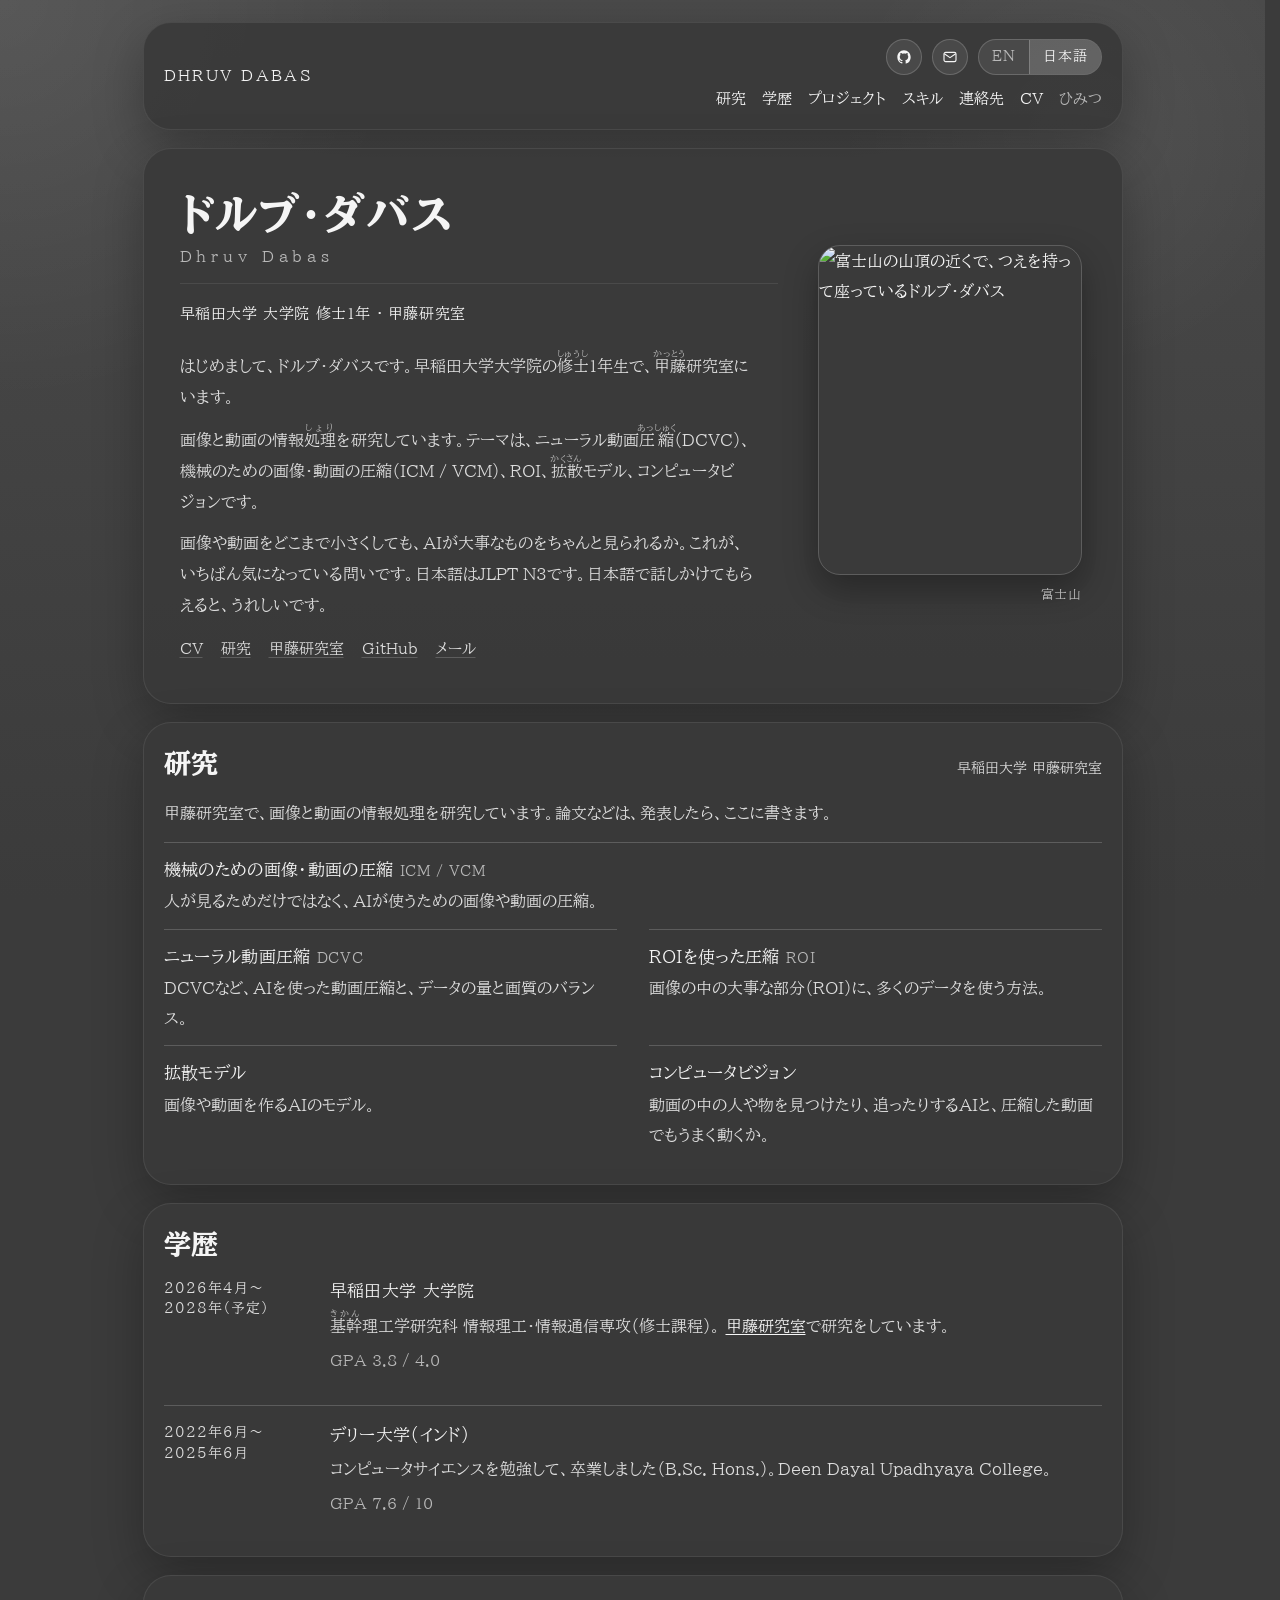
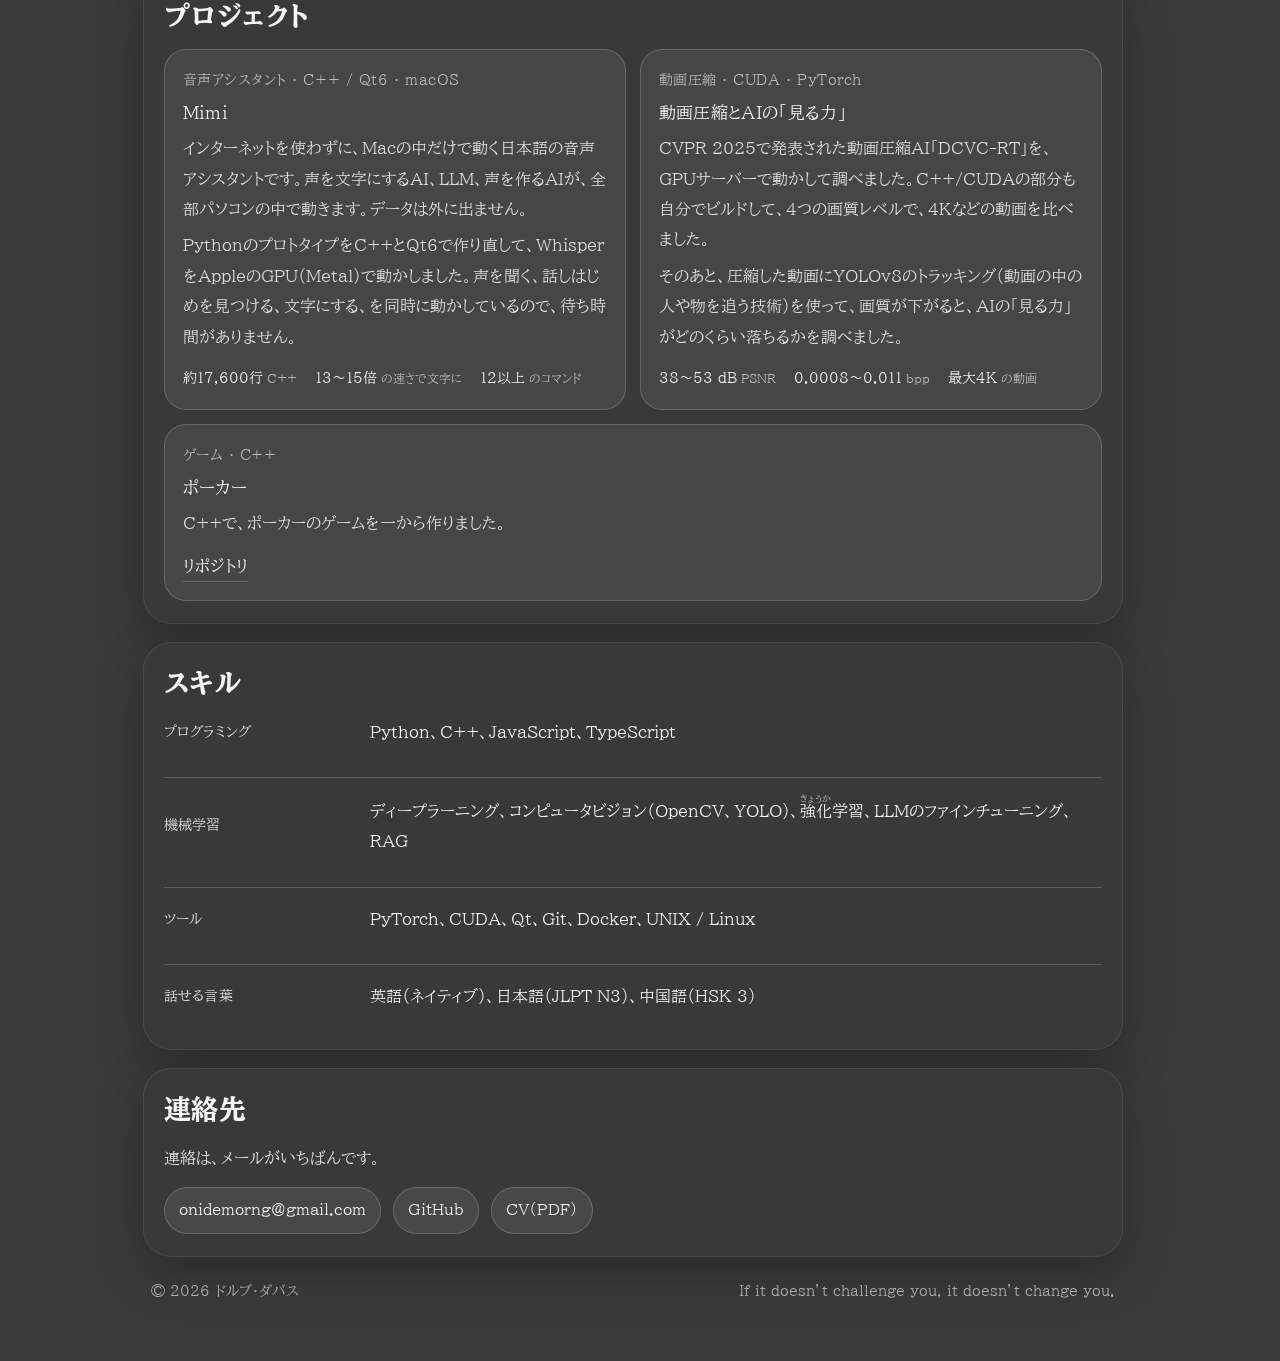
==== ja/index.html @ 53bbea47 "homepage" ====
<!DOCTYPE html>
<html lang="ja">
<head>
  <meta charset="UTF-8" />
  <meta name="viewport" content="width=device-width, initial-scale=1, viewport-fit=cover" />
  <title>ドルブ・ダバス（Dhruv Dabas）</title>
  <meta name="description" content="早稲田大学大学院（甲藤研究室）の修士1年、ドルブ・ダバスのページです。画像と動画の情報処理（ニューラル動画圧縮、機械のための画像・動画圧縮、ROI、拡散モデル、コンピュータビジョン）を研究しています。" />
  <meta name="theme-color" content="#3b3b3b" />
  <meta name="color-scheme" content="dark" />
  <link rel="alternate" hreflang="en" href="https://demohatesrng1.github.io/demohatesrng1/" />
  <link rel="alternate" hreflang="ja" href="https://demohatesrng1.github.io/demohatesrng1/ja/" />
  <link rel="alternate" hreflang="x-default" href="https://demohatesrng1.github.io/demohatesrng1/" />
  <link rel="icon" href="../favicon.svg" type="image/svg+xml" />
  <link rel="preconnect" href="https://fonts.googleapis.com" />
  <link rel="preconnect" href="https://fonts.gstatic.com" crossorigin />
  <link href="https://fonts.googleapis.com/css2?family=BIZ+UDPMincho:wght@400;700&display=swap" rel="stylesheet" />
  <link rel="stylesheet" href="../styles.css" />
</head>
<body>
  <a class="skip" href="#main">本文へ</a>

  <div class="page-shell">
    <header class="topbar enter" style="--i:0">
      <div class="topbar__identity">
        <p class="topbar__name" lang="en"><a href="./">Dhruv Dabas</a></p>
      </div>

      <div class="topbar__right">
        <div class="topbar__tools">
          <div class="topbar__links" aria-label="外部リンク">
            <a href="https://github.com/demohatesrng1" target="_blank" rel="noreferrer" aria-label="GitHub">
              <svg class="topbar__icon" viewBox="0 0 24 24" aria-hidden="true"><path fill="currentColor" d="M12 2C6.48 2 2 6.58 2 12.22c0 4.5 2.87 8.32 6.84 9.66.5.1.68-.22.68-.49 0-.24-.01-1.03-.01-1.87-2.78.62-3.37-1.21-3.37-1.21-.45-1.18-1.11-1.49-1.11-1.49-.91-.64.07-.63.07-.63 1 .07 1.53 1.06 1.53 1.06.9 1.57 2.35 1.12 2.92.86.09-.67.35-1.12.63-1.38-2.22-.26-4.55-1.14-4.55-5.09 0-1.13.39-2.05 1.03-2.78-.1-.26-.45-1.31.1-2.73 0 0 .84-.28 2.75 1.06A9.3 9.3 0 0 1 12 6.84c.85 0 1.71.12 2.51.36 1.91-1.34 2.75-1.06 2.75-1.06.55 1.42.2 2.47.1 2.73.64.73 1.03 1.65 1.03 2.78 0 3.96-2.33 4.82-4.56 5.08.36.32.68.94.68 1.9 0 1.37-.01 2.47-.01 2.81 0 .27.18.59.69.49A10.24 10.24 0 0 0 22 12.22C22 6.58 17.52 2 12 2Z"/></svg>
            </a>
            <a href="mailto:onidemorng@gmail.com" aria-label="メール">
              <svg class="topbar__icon" viewBox="0 0 24 24" aria-hidden="true" fill="none" stroke="currentColor" stroke-width="1.7"><rect x="3" y="5" width="18" height="14" rx="2.5"/><path d="m3.5 7 8.5 6 8.5-6"/></svg>
            </a>
          </div>
          <nav class="lang" aria-label="言語">
            <a href="../" hreflang="en" lang="en">EN</a>
            <a href="./" hreflang="ja" lang="ja" aria-current="page">日本語</a>
          </nav>
        </div>

        <nav class="topbar__nav" aria-label="メニュー">
          <a href="#research">研究</a>
          <a href="#education">学歴</a>
          <a href="#projects">プロジェクト</a>
          <a href="#skills">スキル</a>
          <a href="#contact">連絡先</a>
          <a href="cv.html">CV</a>
          <a href="../proposal.html" class="nav-secret" title="ちょっとしたサプライズ">ひみつ</a>
        </nav>
      </div>
    </header>

    <main id="main">
      <section class="hero hero--home enter" id="about" style="--i:1" aria-label="自己紹介">
        <div class="hero__text">
          <h1 class="hero__name">ドルブ・ダバス<span class="hero__kana" lang="en">Dhruv Dabas</span></h1>
          <p class="hero__role">早稲田大学 大学院 修士1年 · 甲藤研究室</p>
          <p class="hero__lead">
            はじめまして、ドルブ・ダバスです。早稲田大学大学院の<ruby>修士<rt>しゅうし</rt></ruby>1年生で、<ruby>甲藤<rt>かっとう</rt></ruby>研究室にいます。
          </p>
          <p class="hero__lead">
            画像と動画の情報<ruby>処理<rt>しょり</rt></ruby>を研究しています。テーマは、ニューラル動画<ruby>圧縮<rt>あっしゅく</rt></ruby>（DCVC）、機械のための画像・動画の圧縮（ICM / VCM）、ROI、<ruby>拡散<rt>かくさん</rt></ruby>モデル、コンピュータビジョンです。
          </p>
          <p class="hero__lead">
            画像や動画をどこまで小さくしても、AIが大事なものをちゃんと見られるか。これが、いちばん気になっている問いです。日本語はJLPT N3です。日本語で話しかけてもらえると、うれしいです。
          </p>
          <div class="hero__meta-links">
            <a href="cv.html">CV</a>
            <a href="#research">研究</a>
            <a href="https://www.katto.comm.waseda.ac.jp/" target="_blank" rel="noreferrer">甲藤研究室</a>
            <a href="https://github.com/demohatesrng1" target="_blank" rel="noreferrer">GitHub</a>
            <a href="mailto:onidemorng@gmail.com">メール</a>
          </div>
        </div>
        <figure class="hero__portrait">
          <img src="../assets/portrait.jpg" alt="富士山の山頂の近くで、つえを持って座っているドルブ・ダバス" width="640" height="800" />
          <figcaption>富士山</figcaption>
        </figure>
      </section>

      <section class="card enter" id="research" style="--i:2">
        <div class="section-heading">
          <h2>研究</h2>
          <p class="section-heading__note">早稲田大学 甲藤研究室</p>
        </div>
        <p class="intro">
          甲藤研究室で、画像と動画の情報処理を研究しています。論文などは、発表したら、ここに書きます。
        </p>
        <div class="areas">
          <article class="area area--lead">
            <h3>機械のための画像・動画の圧縮 <span class="status">ICM / VCM</span></h3>
            <p>人が見るためだけではなく、AIが使うための画像や動画の圧縮。</p>
          </article>
          <article class="area">
            <h3>ニューラル動画圧縮 <span class="status">DCVC</span></h3>
            <p>DCVCなど、AIを使った動画圧縮と、データの量と画質のバランス。</p>
          </article>
          <article class="area">
            <h3>ROIを使った圧縮 <span class="status">ROI</span></h3>
            <p>画像の中の大事な部分（ROI）に、多くのデータを使う方法。</p>
          </article>
          <article class="area">
            <h3>拡散モデル</h3>
            <p>画像や動画を作るAIのモデル。</p>
          </article>
          <article class="area">
            <h3>コンピュータビジョン</h3>
            <p>動画の中の人や物を見つけたり、追ったりするAIと、圧縮した動画でもうまく動くか。</p>
          </article>
        </div>
        <div class="rows rows--papers">
          <!-- 論文・研究を書くときは、このブロックをコピーしてください:
          <article class="row">
            <p class="row__meta">2026</p>
            <div class="row__body">
              <h3><a href="LINK">タイトル</a></h3>
              <p><strong>Dhruv Dabas</strong>, 共著者, 甲藤 二郎</p>
              <p><em>学会名 2027</em> · <span class="status">発表予定</span></p>
              <p class="row__sub">一文の説明。</p>
            </div>
          </article>
          -->
        </div>
      </section>

      <section class="card enter" id="education" style="--i:3">
        <div class="section-heading">
          <h2>学歴</h2>
        </div>
        <div class="rows">
          <article class="row">
            <p class="row__meta">2026年4月〜<br />2028年（予定）</p>
            <div class="row__body">
              <h3>早稲田大学 大学院</h3>
              <p>
                <ruby>基幹<rt>きかん</rt></ruby>理工学研究科 情報理工・情報通信専攻（修士課程）。
                <a href="https://www.katto.comm.waseda.ac.jp/" target="_blank" rel="noreferrer">甲藤研究室</a>で研究をしています。
              </p>
              <p class="row__sub">GPA 3.8 / 4.0</p>
            </div>
          </article>
          <article class="row">
            <p class="row__meta">2022年6月〜<br />2025年6月</p>
            <div class="row__body">
              <h3>デリー大学（インド）</h3>
              <p>コンピュータサイエンスを勉強して、卒業しました（B.Sc. Hons.）。Deen Dayal Upadhyaya College。</p>
              <p class="row__sub">GPA 7.6 / 10</p>
            </div>
          </article>
        </div>
      </section>

      <section class="card enter" id="projects" style="--i:4">
        <div class="section-heading">
          <h2>プロジェクト</h2>
        </div>
        <div class="projects-grid">
          <article class="project-card">
            <p class="project-card__meta">音声アシスタント · C++ / Qt6 · macOS</p>
            <h3>Mimi</h3>
            <p>
              インターネットを使わずに、Macの中だけで動く日本語の音声アシスタントです。声を文字にするAI、LLM、声を作るAIが、全部パソコンの中で動きます。データは外に出ません。
            </p>
            <p>
              PythonのプロトタイプをC++とQt6で作り直して、WhisperをAppleのGPU（Metal）で動かしました。声を聞く、話しはじめを見つける、文字にする、を同時に動かしているので、待ち時間がありません。
            </p>
            <p class="project-card__figures">
              <span>約17,600行<small>C++</small></span>
              <span>13〜15倍<small>の速さで文字に</small></span>
              <span>12以上<small>のコマンド</small></span>
            </p>
          </article>

          <article class="project-card">
            <p class="project-card__meta">動画圧縮 · CUDA · PyTorch</p>
            <h3>動画圧縮とAIの「見る力」</h3>
            <p>
              CVPR 2025で発表された動画圧縮AI「DCVC-RT」を、GPUサーバーで動かして調べました。C++/CUDAの部分も自分でビルドして、4つの画質レベルで、4Kなどの動画を比べました。
            </p>
            <p>
              そのあと、圧縮した動画にYOLOv8のトラッキング（動画の中の人や物を追う技術）を使って、画質が下がると、AIの「見る力」がどのくらい落ちるかを調べました。
            </p>
            <p class="project-card__figures">
              <span>38〜53&nbsp;dB<small>PSNR</small></span>
              <span>0.0008〜0.011<small>bpp</small></span>
              <span>最大4K<small>の動画</small></span>
            </p>
          </article>

          <article class="project-card project-card--wide">
            <p class="project-card__meta">ゲーム · C++</p>
            <h3>ポーカー</h3>
            <p>C++で、ポーカーのゲームを一から作りました。</p>
            <a class="project-card__link" href="https://github.com/demohatesrng1/Poker" target="_blank" rel="noreferrer">リポジトリ</a>
          </article>
        </div>
      </section>

      <section class="card enter" id="skills" style="--i:5">
        <div class="section-heading">
          <h2>スキル</h2>
        </div>
        <div class="rows">
          <div class="row row--skills">
            <p class="row__meta">プログラミング</p>
            <div class="row__body"><p>Python、C++、JavaScript、TypeScript</p></div>
          </div>
          <div class="row row--skills">
            <p class="row__meta">機械学習</p>
            <div class="row__body"><p>ディープラーニング、コンピュータビジョン（OpenCV、YOLO）、<ruby>強化<rt>きょうか</rt></ruby>学習、LLMのファインチューニング、RAG</p></div>
          </div>
          <div class="row row--skills">
            <p class="row__meta">ツール</p>
            <div class="row__body"><p>PyTorch、CUDA、Qt、Git、Docker、UNIX / Linux</p></div>
          </div>
          <div class="row row--skills">
            <p class="row__meta">話せる言葉</p>
            <div class="row__body"><p>英語（ネイティブ）、日本語（JLPT N3）、中国語（HSK 3）</p></div>
          </div>
        </div>
      </section>

      <section class="card enter" id="contact" style="--i:6">
        <div class="section-heading">
          <h2>連絡先</h2>
        </div>
        <p>連絡は、メールがいちばんです。</p>
        <div class="contact-line">
          <div class="hero__links">
            <a href="mailto:onidemorng@gmail.com">onidemorng@gmail.com</a>
            <a href="https://github.com/demohatesrng1" target="_blank" rel="noreferrer">GitHub</a>
            <a href="cv.html">CV（PDF）</a>
          </div>
        </div>
      </section>
    </main>

    <footer class="footer">
      <p>© 2026 ドルブ・ダバス</p>
      <p lang="en">If it doesn’t challenge you, it doesn’t change you.</p>
    </footer>
  </div>
</body>
</html>
---- styles.css ----
/* =========================================================
   Dhruv Dabas — portfolio
   Mincho serif throughout, soft charcoal paper, rounded cards,
   date-left rows, portrait hero.
   ========================================================= */

:root {
  --bg: #3b3b3b;
  --paper: rgba(58, 58, 58, 0.94);
  --paper-2: rgba(72, 72, 72, 0.94);
  --ink: #f5f5f5;
  --soft-ink: #dddddd;
  --dim-ink: #b9b9b9;
  --line: rgba(255, 255, 255, 0.18);
  --line-soft: rgba(255, 255, 255, 0.08);
  --chip: rgba(255, 255, 255, 0.08);
  --chip-hover: rgba(255, 255, 255, 0.14);
  --secret: #f6a5c0;
  --shadow: 0 18px 50px rgba(0, 0, 0, 0.28);
  --radius: 28px;
  --serif: "Yu Mincho", "YuMincho", "Hiragino Mincho ProN", "BIZ UDPMincho", serif;

  color-scheme: dark;
}

* { box-sizing: border-box; }

html {
  -webkit-text-size-adjust: 100%;
  scrollbar-gutter: stable;
}

@media (prefers-reduced-motion: no-preference) {
  html { scroll-behavior: smooth; }
}

body {
  margin: 0;
  min-height: 100vh;
  color: var(--ink);
  background-color: var(--bg);
  background-image:
    radial-gradient(circle at top left, rgba(255, 255, 255, 0.08), transparent 26%),
    radial-gradient(circle at 85% 15%, rgba(255, 255, 255, 0.05), transparent 18%),
    linear-gradient(180deg, #4a4a4a 0%, var(--bg) 100%);
  background-attachment: fixed;
  font-family: var(--serif);
  font-size: 1rem;
  line-height: 1.8;
  -webkit-font-smoothing: antialiased;
  overflow-wrap: break-word;
}

html[lang="ja"] body { line-height: 1.9; }

a { color: inherit; }
img { max-width: 100%; height: auto; }

::selection { background: rgba(255, 255, 255, 0.22); }

:focus-visible {
  outline: 2px solid var(--ink);
  outline-offset: 3px;
  border-radius: 6px;
}

.sr-only {
  position: absolute;
  width: 1px;
  height: 1px;
  padding: 0;
  margin: -1px;
  overflow: hidden;
  clip: rect(0, 0, 0, 0);
  white-space: nowrap;
  border: 0;
}

.skip {
  position: absolute;
  left: 16px;
  top: -60px;
  padding: 8px 14px;
  border-radius: 999px;
  background: var(--paper);
  border: 1px solid var(--line);
  text-decoration: none;
  z-index: 10;
}
.skip:focus { top: 16px; }

.page-shell {
  width: min(980px, calc(100% - 32px));
  margin: 0 auto;
  padding: 22px 0 56px;
}

/* ---------- card chrome: one hairline, no inner keyline ---------- */
.topbar,
.hero,
.card {
  position: relative;
  border: 1px solid var(--line-soft);
  border-radius: var(--radius);
  background: var(--paper);
  box-shadow: var(--shadow);
}

/* ---------- top bar ---------- */
.topbar {
  display: flex;
  align-items: center;
  justify-content: space-between;
  gap: 16px;
  padding: 16px 20px;
  margin-bottom: 18px;
}

.topbar__identity {
  display: flex;
  align-items: center;
  gap: 16px;
  min-width: 0;
}

.topbar__name {
  margin: 0;
  font-size: 0.95rem;
  letter-spacing: 0.16em;
  text-transform: uppercase;
  line-height: 1.5;
}

.topbar__name a { text-decoration: none; }

.topbar__kana {
  display: block;
  margin-top: 2px;
  font-size: 0.82rem;
  letter-spacing: 0.3em;
  text-transform: none;
  color: var(--dim-ink);
}

.topbar__right {
  display: flex;
  flex-direction: column;
  justify-content: center;
  align-items: flex-end;
  gap: 10px;
}

.topbar__tools {
  display: flex;
  flex-wrap: wrap;
  align-items: center;
  justify-content: flex-end;
  gap: 10px;
}

.topbar__links {
  display: flex;
  gap: 10px;
}

.topbar__links a {
  display: inline-grid;
  place-items: center;
  width: 36px;
  height: 36px;
  color: var(--ink);
  text-decoration: none;
  border: 1px solid var(--line);
  border-radius: 999px;
  background: var(--chip);
}

.topbar__icon { width: 16px; height: 16px; }

/* language switch: two halves of one pill */
.lang {
  display: inline-flex;
  align-items: stretch;
  height: 36px;
  border: 1px solid var(--line);
  border-radius: 999px;
  background: var(--chip);
  overflow: hidden;
  font-size: 0.85rem;
  letter-spacing: 0.06em;
}

.lang a {
  display: inline-flex;
  align-items: center;
  padding: 0 13px;
  color: var(--dim-ink);
  text-decoration: none;
}

.lang a + a { border-left: 1px solid var(--line); }

.lang a[aria-current="page"] {
  color: var(--ink);
  background: var(--chip-hover);
}

.topbar__nav {
  display: flex;
  flex-wrap: wrap;
  justify-content: flex-end;
  gap: 4px 16px;
}

.topbar__nav a {
  color: var(--ink);
  text-decoration: none;
  font-size: 0.92rem;
  text-underline-offset: 0.3em;
}

.topbar__nav a[aria-current="page"] { text-decoration: underline; }

.topbar__nav .nav-secret { color: var(--dim-ink); }

@media (hover: hover) {
  .topbar__links a,
  .lang a,
  .hero__links a,
  .project-card__link {
    transition: transform 180ms ease, background 180ms ease, color 180ms ease;
  }
  .topbar__links a:hover,
  .hero__links a:hover {
    transform: translateY(-2px);
    background: var(--chip-hover);
  }
  .lang a:not([aria-current="page"]):hover { color: var(--ink); }
  .topbar__nav a:hover { text-decoration: underline; }
  .topbar__nav .nav-secret { transition: color 180ms ease; }
  .topbar__nav .nav-secret:hover { color: var(--secret); }
}

/* ---------- hero ---------- */
main {
  display: grid;
  gap: 18px;
}

.hero { padding: 28px 24px; }

/* home hero: words left, portrait right */
.hero--home {
  display: grid;
  grid-template-columns: minmax(0, 1fr) 264px;
  gap: 40px;
  align-items: center;
  padding: 40px 40px 40px 36px;
}

.hero__name {
  margin: 0;
  font-size: clamp(2.1rem, 1.6rem + 1.6vw, 2.75rem);
  font-weight: 600;
  line-height: 1.15;
  letter-spacing: 0.03em;
}

.hero__kana {
  display: block;
  margin-top: 8px;
  font-size: 0.95rem;
  font-weight: 400;
  letter-spacing: 0.32em;
  color: var(--dim-ink);
}

.hero__role {
  margin: 18px 0 20px;
  padding-top: 16px;
  border-top: 1px solid var(--line-soft);
  font-size: 0.95rem;
  letter-spacing: 0.04em;
  color: var(--ink);
}

.hero__portrait {
  margin: 0;
}

.hero__portrait img {
  display: block;
  width: 100%;
  aspect-ratio: 4 / 5;
  object-fit: cover;
  border-radius: 22px;
  border: 1px solid var(--line);
  box-shadow: 0 14px 34px rgba(0, 0, 0, 0.32);
}

.hero__portrait figcaption {
  margin-top: 8px;
  font-size: 0.8rem;
  letter-spacing: 0.04em;
  color: var(--dim-ink);
  text-align: right;
}

.hero__lead {
  max-width: 36rem;
  margin: 0;
  color: var(--soft-ink);
  font-size: 1.02rem;
}

.hero__lead + .hero__lead { margin-top: 10px; }

.hero__meta-links {
  display: flex;
  flex-wrap: wrap;
  gap: 6px 18px;
  margin-top: 14px;
}

.hero__meta-links a {
  color: var(--soft-ink);
  font-size: 0.92rem;
  text-decoration: underline;
  text-decoration-color: var(--line);
  text-underline-offset: 0.18em;
}

@media (hover: hover) {
  .hero__meta-links a:hover { color: var(--ink); text-decoration-color: currentColor; }
}

/* ---------- sections ---------- */
.card {
  padding: 22px 20px;
  scroll-margin-top: 18px;
}

.section-heading {
  display: flex;
  align-items: baseline;
  justify-content: space-between;
  gap: 12px;
  margin-bottom: 16px;
}

.section-heading h2 {
  margin: 0;
  font-size: 1.7rem;
  font-weight: 600;
  line-height: 1.3;
}

.section-heading__note {
  margin: 0;
  font-size: 0.85rem;
  color: var(--dim-ink);
}

.card p {
  margin: 0;
  color: var(--soft-ink);
}

.card p + p { margin-top: 6px; }

.card a {
  color: var(--ink);
  text-decoration: underline;
  text-underline-offset: 0.15em;
}

.intro {
  max-width: 44rem;
  margin-bottom: 4px !important;
}

/* date-left rows, shared by education / research / skills */
.rows {
  display: grid;
  gap: 14px;
}

.row {
  display: grid;
  grid-template-columns: 150px minmax(0, 1fr);
  gap: 16px;
  padding: 16px 0;
  border-top: 1px solid var(--line);
  align-items: start;
}

.row:first-child {
  border-top: 0;
  padding-top: 0;
}

.rows--after-intro .row:first-child {
  border-top: 1px solid var(--line);
  padding-top: 16px;
  margin-top: 6px;
}

.row__meta {
  margin: 0;
  font-size: 0.85rem;
  line-height: 1.5;
  letter-spacing: 0.08em;
  color: var(--soft-ink) !important;
  font-variant-numeric: tabular-nums;
}

.row__body h3 {
  margin: 0;
  font-size: 1.05rem;
  font-weight: 500;
  line-height: 1.5;
  color: var(--ink);
}

.row__body p { margin-top: 6px; }

.row__sub {
  font-size: 0.92rem;
  color: var(--dim-ink) !important;
}

.row--skills { grid-template-columns: 190px minmax(0, 1fr); align-items: center; }
.row--skills .row__meta { letter-spacing: 0.02em; }
.row--skills .row__body p { margin: 0; color: var(--ink); }

.status {
  font-size: 0.85rem;
  color: var(--dim-ink);
  letter-spacing: 0.04em;
}

/* projects: two-up cards inside the section card */
.projects-grid {
  display: grid;
  grid-template-columns: repeat(2, minmax(0, 1fr));
  gap: 14px;
}

.project-card {
  display: flex;
  flex-direction: column;
  padding: 18px;
  border: 1px solid var(--line);
  border-radius: 22px;
  background: var(--paper-2);
}

.project-card--wide { grid-column: 1 / -1; }

.project-card__meta {
  margin: 0 0 6px !important;
  font-size: 0.85rem;
  color: var(--dim-ink) !important;
  letter-spacing: 0.04em;
}

.project-card h3 {
  margin: 0;
  font-size: 1.05rem;
  font-weight: 500;
  line-height: 1.5;
}

.project-card p { margin-top: 8px; }

.project-card__figures {
  display: flex;
  flex-wrap: wrap;
  gap: 4px 18px;
  margin-top: 12px !important;
  font-size: 0.9rem;
  color: var(--ink) !important;
  font-variant-numeric: tabular-nums;
}

.project-card__figures span { white-space: nowrap; }
.project-card__figures small { color: var(--dim-ink); font-size: 0.85em; margin-left: 4px; }

.project-card__link {
  align-self: flex-start;
  margin-top: 12px;
  color: var(--ink);
  text-decoration: none !important;
  border-bottom: 1px solid var(--line);
}

@media (hover: hover) {
  .project-card__link:hover { border-bottom-color: var(--ink); }
}

/* contact */
.contact-line {
  display: flex;
  flex-wrap: wrap;
  align-items: center;
  gap: 10px 14px;
  margin-top: 14px;
}

.hero__links {
  display: flex;
  flex-wrap: wrap;
  gap: 12px;
}

.hero__links a {
  display: inline-flex;
  align-items: center;
  gap: 8px;
  padding: 8px 14px;
  color: var(--ink);
  text-decoration: none;
  border: 1px solid var(--line);
  border-radius: 999px;
  background: var(--chip);
  font-size: 0.95rem;
}

/* ---------- footer ---------- */
.footer {
  display: flex;
  flex-wrap: wrap;
  justify-content: space-between;
  gap: 8px 16px;
  margin-top: 22px;
  padding: 0 8px;
  font-size: 0.85rem;
  color: var(--dim-ink);
}

.footer p { margin: 0; }

/* ---------- small pages (cv, 404) ---------- */
.note-page main { align-content: start; }
.note-page .hero { padding: 32px 26px; }
.note-page h1 {
  margin: 0 0 10px;
  font-size: 1.5rem;
  font-weight: 600;
  line-height: 1.3;
}

.js-only { display: none; }
.cv-missing .cv-opening { display: none; }
.cv-later { display: none; }
.cv-missing .cv-later { display: block; }

/* ---------- Japanese tuning ---------- */
:lang(ja) h1,
:lang(ja) h2,
:lang(ja) h3 {
  font-feature-settings: "palt";
  letter-spacing: 0.02em;
}

@supports (word-break: auto-phrase) {
  :lang(ja) h1,
  :lang(ja) h2,
  :lang(ja) h3 { word-break: auto-phrase; }
}

html[lang="ja"] { line-break: strict; }

ruby rt {
  font-size: 0.55em;
  letter-spacing: 0.04em;
  color: var(--dim-ink);
}

/* ---------- entrance ---------- */
@media (prefers-reduced-motion: no-preference) {
  .enter {
    animation: enter 0.6s cubic-bezier(.22, 1, .36, 1) both;
    animation-delay: calc(var(--i, 0) * 0.07s);
  }
  @keyframes enter {
    from { opacity: 0; transform: translateY(8px); }
  }
}

/* ---------- responsive ---------- */
@media (max-width: 720px) {
  .page-shell {
    width: min(100% - 20px, 980px);
    padding-top: 10px;
  }

  .topbar {
    flex-wrap: wrap;
    padding: 14px 16px;
  }

  .topbar__right {
    width: 100%;
    align-items: flex-start;
  }

  .topbar__tools,
  .topbar__nav { justify-content: flex-start; }

  .hero { padding: 24px 18px 22px; }

  .hero--home {
    grid-template-columns: 1fr;
    gap: 22px;
    padding: 22px 18px 24px;
  }

  .hero__portrait {
    order: -1;
    width: min(220px, 62%);
  }

  .hero__portrait figcaption { text-align: left; }
  .card { padding: 20px 16px; }

  .row,
  .row--skills {
    grid-template-columns: 1fr;
    gap: 6px;
  }

  .row__meta:empty { display: none; }

  .projects-grid { grid-template-columns: 1fr; }

  .section-heading { flex-wrap: wrap; }
}

/* research areas: compact two-up list, lead item full width */
.areas {
  display: grid;
  grid-template-columns: repeat(2, minmax(0, 1fr));
  gap: 0 32px;
  margin-top: 14px;
}

.area {
  padding: 14px 0 12px;
  border-top: 1px solid var(--line);
}

.area--lead { grid-column: 1 / -1; }

.area h3 {
  margin: 0;
  font-size: 1.05rem;
  font-weight: 500;
  line-height: 1.5;
  color: var(--ink);
}

.area p { margin-top: 4px !important; }

.rows--papers:not(:has(.row)) { display: none; }

@media (max-width: 720px) {
  .areas { grid-template-columns: 1fr; }
}
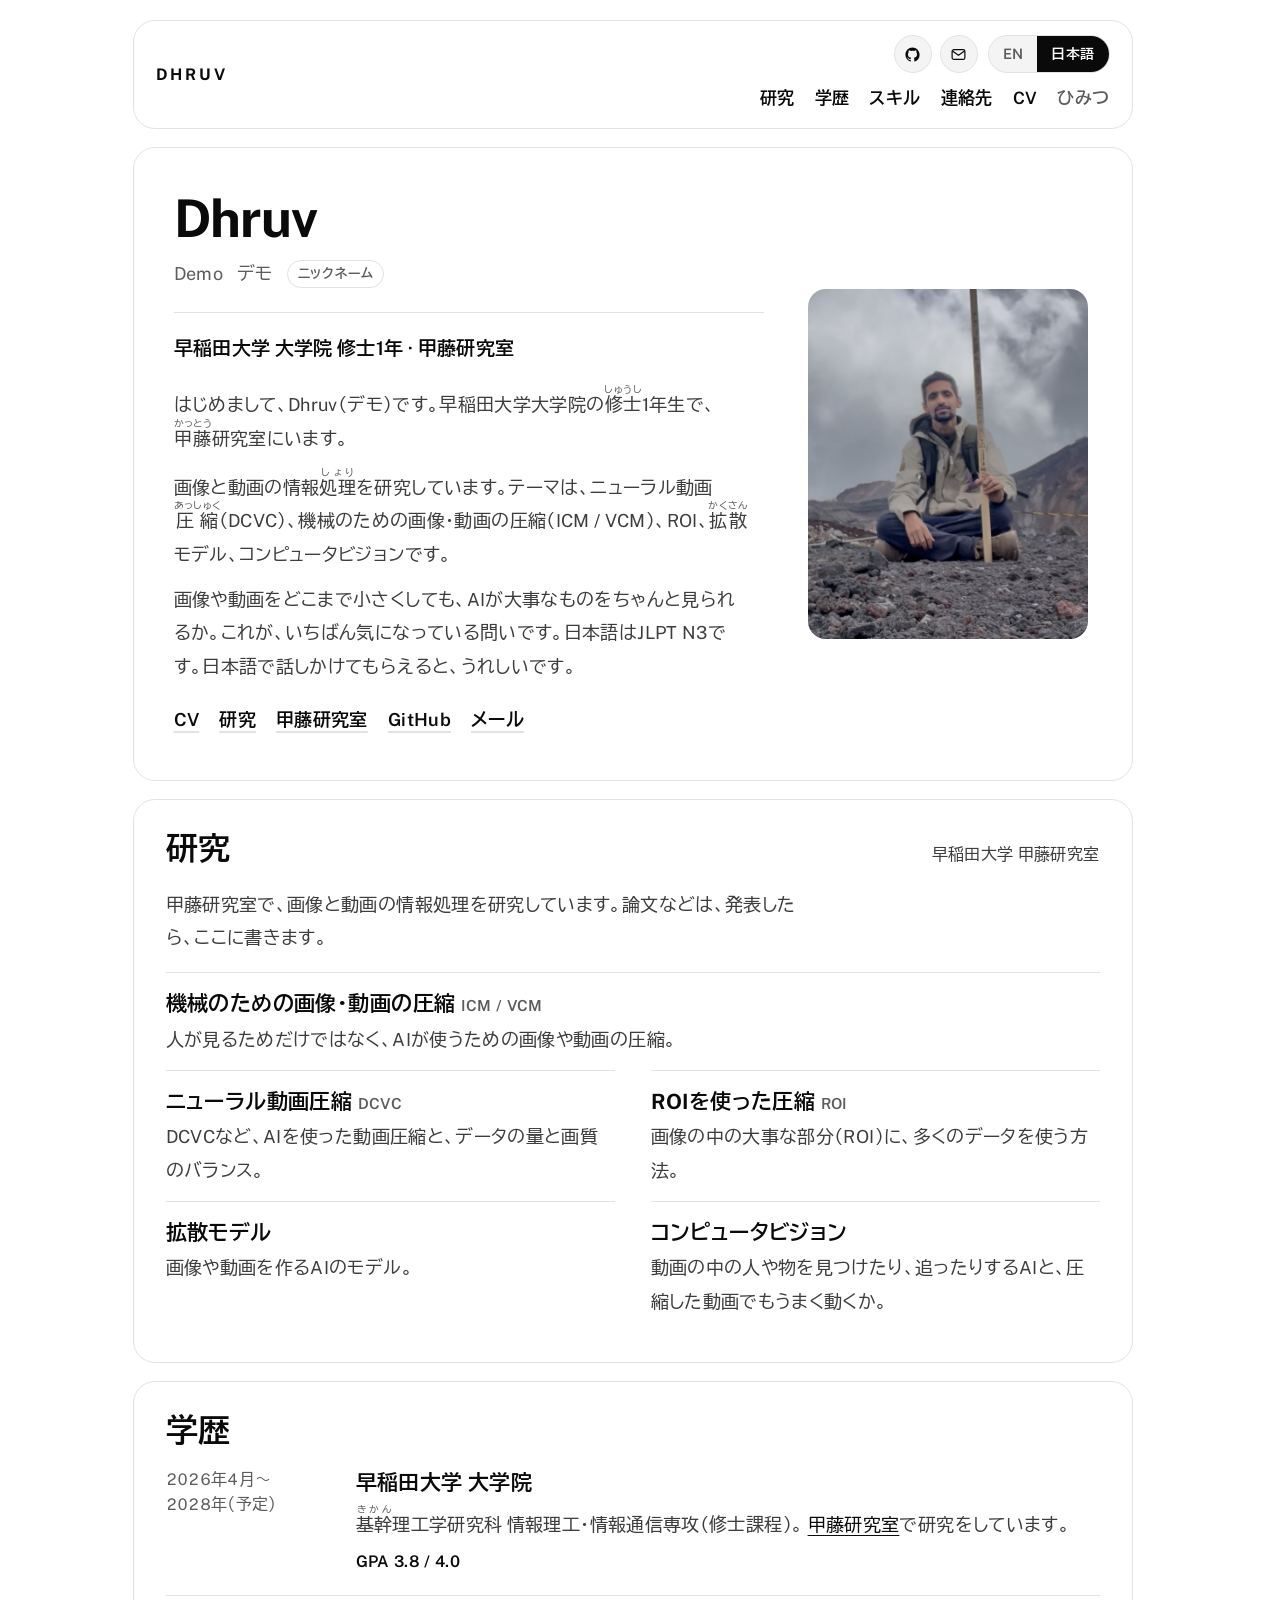
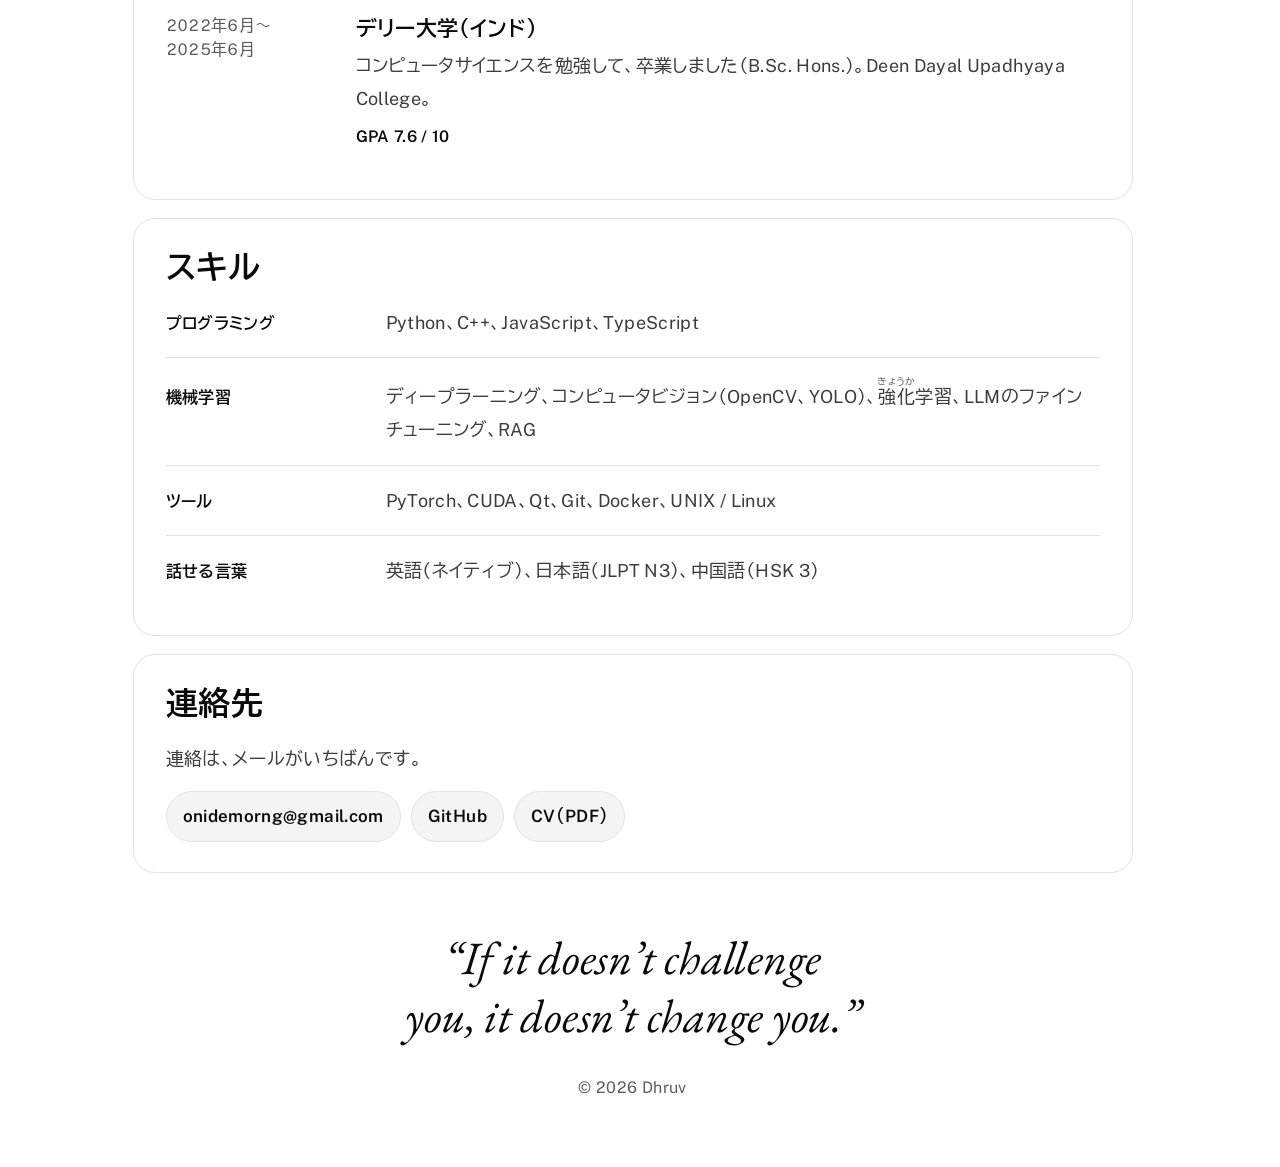
==== commit 46c2d117: "homepage" ====
--- a/ja/index.html
+++ b/ja/index.html
@@ -3,8 +3,8 @@
 <head>
   <meta charset="UTF-8" />
   <meta name="viewport" content="width=device-width, initial-scale=1, viewport-fit=cover" />
-  <title>ドルブ・ダバス（Dhruv Dabas）</title>
-  <meta name="description" content="早稲田大学大学院（甲藤研究室）の修士1年、ドルブ・ダバスのページです。画像と動画の情報処理（ニューラル動画圧縮、機械のための画像・動画圧縮、ROI、拡散モデル、コンピュータビジョン）を研究しています。" />
+  <title>Dhruv（デモ）</title>
+  <meta name="description" content="早稲田大学大学院（甲藤研究室）の修士1年、Dhruv（デモ）のページです。画像と動画の情報処理（ニューラル動画圧縮、機械のための画像・動画圧縮、ROI、拡散モデル、コンピュータビジョン）を研究しています。" />
   <meta name="theme-color" content="#3b3b3b" />
   <meta name="color-scheme" content="dark" />
   <link rel="alternate" hreflang="en" href="https://demohatesrng1.github.io/demohatesrng1/" />
@@ -13,7 +13,7 @@
   <link rel="icon" href="../favicon.svg" type="image/svg+xml" />
   <link rel="preconnect" href="https://fonts.googleapis.com" />
   <link rel="preconnect" href="https://fonts.gstatic.com" crossorigin />
-  <link href="https://fonts.googleapis.com/css2?family=BIZ+UDPMincho:wght@400;700&display=swap" rel="stylesheet" />
+  <link href="https://fonts.googleapis.com/css2?family=Public+Sans:wght@400;600;700&family=BIZ+UDPGothic:wght@400;700&family=EB+Garamond:ital@1&display=swap" rel="stylesheet" />
   <link rel="stylesheet" href="../styles.css" />
 </head>
 <body>
@@ -22,7 +22,7 @@
   <div class="page-shell">
     <header class="topbar enter" style="--i:0">
       <div class="topbar__identity">
-        <p class="topbar__name" lang="en"><a href="./">Dhruv Dabas</a></p>
+        <p class="topbar__name" lang="en"><a href="./">Dhruv</a></p>
       </div>
 
       <div class="topbar__right">
@@ -44,7 +44,6 @@
         <nav class="topbar__nav" aria-label="メニュー">
           <a href="#research">研究</a>
           <a href="#education">学歴</a>
-          <a href="#projects">プロジェクト</a>
           <a href="#skills">スキル</a>
           <a href="#contact">連絡先</a>
           <a href="cv.html">CV</a>
@@ -56,10 +55,11 @@
     <main id="main">
       <section class="hero hero--home enter" id="about" style="--i:1" aria-label="自己紹介">
         <div class="hero__text">
-          <h1 class="hero__name">ドルブ・ダバス<span class="hero__kana" lang="en">Dhruv Dabas</span></h1>
+          <h1 class="hero__name" lang="en">Dhruv</h1>
+          <p class="hero__aka"><span lang="en">Demo</span><span>デモ</span><span class="hero__aka-label">ニックネーム</span></p>
           <p class="hero__role">早稲田大学 大学院 修士1年 · 甲藤研究室</p>
           <p class="hero__lead">
-            はじめまして、ドルブ・ダバスです。早稲田大学大学院の<ruby>修士<rt>しゅうし</rt></ruby>1年生で、<ruby>甲藤<rt>かっとう</rt></ruby>研究室にいます。
+            はじめまして、Dhruv（デモ）です。早稲田大学大学院の<ruby>修士<rt>しゅうし</rt></ruby>1年生で、<ruby>甲藤<rt>かっとう</rt></ruby>研究室にいます。
           </p>
           <p class="hero__lead">
             画像と動画の情報<ruby>処理<rt>しょり</rt></ruby>を研究しています。テーマは、ニューラル動画<ruby>圧縮<rt>あっしゅく</rt></ruby>（DCVC）、機械のための画像・動画の圧縮（ICM / VCM）、ROI、<ruby>拡散<rt>かくさん</rt></ruby>モデル、コンピュータビジョンです。
@@ -76,8 +76,7 @@
           </div>
         </div>
         <figure class="hero__portrait">
-          <img src="../assets/portrait.jpg" alt="富士山の山頂の近くで、つえを持って座っているドルブ・ダバス" width="640" height="800" />
-          <figcaption>富士山</figcaption>
+          <img src="../assets/portrait.jpg" alt="くもり空の下で、つえを持って座っているDhruv" width="640" height="800" />
         </figure>
       </section>
 
@@ -117,7 +116,7 @@
             <p class="row__meta">2026</p>
             <div class="row__body">
               <h3><a href="LINK">タイトル</a></h3>
-              <p><strong>Dhruv Dabas</strong>, 共著者, 甲藤 二郎</p>
+              <p><strong>Dhruv</strong>, 共著者, 甲藤 二郎</p>
               <p><em>学会名 2027</em> · <span class="status">発表予定</span></p>
               <p class="row__sub">一文の説明。</p>
             </div>
@@ -153,52 +152,6 @@
         </div>
       </section>
 
-      <section class="card enter" id="projects" style="--i:4">
-        <div class="section-heading">
-          <h2>プロジェクト</h2>
-        </div>
-        <div class="projects-grid">
-          <article class="project-card">
-            <p class="project-card__meta">音声アシスタント · C++ / Qt6 · macOS</p>
-            <h3>Mimi</h3>
-            <p>
-              インターネットを使わずに、Macの中だけで動く日本語の音声アシスタントです。声を文字にするAI、LLM、声を作るAIが、全部パソコンの中で動きます。データは外に出ません。
-            </p>
-            <p>
-              PythonのプロトタイプをC++とQt6で作り直して、WhisperをAppleのGPU（Metal）で動かしました。声を聞く、話しはじめを見つける、文字にする、を同時に動かしているので、待ち時間がありません。
-            </p>
-            <p class="project-card__figures">
-              <span>約17,600行<small>C++</small></span>
-              <span>13〜15倍<small>の速さで文字に</small></span>
-              <span>12以上<small>のコマンド</small></span>
-            </p>
-          </article>
-
-          <article class="project-card">
-            <p class="project-card__meta">動画圧縮 · CUDA · PyTorch</p>
-            <h3>動画圧縮とAIの「見る力」</h3>
-            <p>
-              CVPR 2025で発表された動画圧縮AI「DCVC-RT」を、GPUサーバーで動かして調べました。C++/CUDAの部分も自分でビルドして、4つの画質レベルで、4Kなどの動画を比べました。
-            </p>
-            <p>
-              そのあと、圧縮した動画にYOLOv8のトラッキング（動画の中の人や物を追う技術）を使って、画質が下がると、AIの「見る力」がどのくらい落ちるかを調べました。
-            </p>
-            <p class="project-card__figures">
-              <span>38〜53&nbsp;dB<small>PSNR</small></span>
-              <span>0.0008〜0.011<small>bpp</small></span>
-              <span>最大4K<small>の動画</small></span>
-            </p>
-          </article>
-
-          <article class="project-card project-card--wide">
-            <p class="project-card__meta">ゲーム · C++</p>
-            <h3>ポーカー</h3>
-            <p>C++で、ポーカーのゲームを一から作りました。</p>
-            <a class="project-card__link" href="https://github.com/demohatesrng1/Poker" target="_blank" rel="noreferrer">リポジトリ</a>
-          </article>
-        </div>
-      </section>
-
       <section class="card enter" id="skills" style="--i:5">
         <div class="section-heading">
           <h2>スキル</h2>
@@ -238,9 +191,12 @@
       </section>
     </main>
 
+    <section class="motto" aria-label="モットー" lang="en">
+      <p>If it doesn’t challenge you, it doesn’t change you.</p>
+    </section>
+
     <footer class="footer">
-      <p>© 2026 ドルブ・ダバス</p>
-      <p lang="en">If it doesn’t challenge you, it doesn’t change you.</p>
+      <p>© 2026 Dhruv</p>
     </footer>
   </div>
 </body>
--- a/styles.css
+++ b/styles.css
@@ -1,26 +1,43 @@
 /* =========================================================
-   Dhruv Dabas — portfolio
-   Mincho serif throughout, soft charcoal paper, rounded cards,
-   date-left rows, portrait hero.
+   Dhruv (Demo) — portfolio
+   Black and white only. Public Sans + BIZ UDPGothic for reading,
+   EB Garamond italic for the closing motto.
    ========================================================= */
 
 :root {
-  --bg: #3b3b3b;
-  --paper: rgba(58, 58, 58, 0.94);
-  --paper-2: rgba(72, 72, 72, 0.94);
-  --ink: #f5f5f5;
-  --soft-ink: #dddddd;
-  --dim-ink: #b9b9b9;
-  --line: rgba(255, 255, 255, 0.18);
-  --line-soft: rgba(255, 255, 255, 0.08);
-  --chip: rgba(255, 255, 255, 0.08);
-  --chip-hover: rgba(255, 255, 255, 0.14);
-  --secret: #f6a5c0;
-  --shadow: 0 18px 50px rgba(0, 0, 0, 0.28);
-  --radius: 28px;
-  --serif: "Yu Mincho", "YuMincho", "Hiragino Mincho ProN", "BIZ UDPMincho", serif;
-
-  color-scheme: dark;
+  --bg: #ffffff;
+  --card: #ffffff;
+  --ink: #0a0a0a;
+  --ink-2: #3d3d3d;      /* secondary text — 11:1 on white */
+  --ink-3: #5c5c5c;      /* dates, notes — 6.9:1 on white */
+  --line: #e2e2e2;
+  --line-strong: #0a0a0a;
+  --chip: #f4f4f4;
+  --chip-active: #0a0a0a;
+  --chip-active-ink: #ffffff;
+  --secret: #c2185b;
+  --radius: 22px;
+
+  --sans: "Public Sans", "BIZ UDPGothic", "Hiragino Sans", "Yu Gothic", system-ui, sans-serif;
+  --quote: "EB Garamond", "Iowan Old Style", Georgia, serif;
+
+  color-scheme: light dark;
+}
+
+@media (prefers-color-scheme: dark) {
+  :root {
+    --bg: #000000;
+    --card: #0b0b0b;
+    --ink: #f7f7f7;
+    --ink-2: #cfcfcf;    /* 13:1 on black */
+    --ink-3: #a6a6a6;    /* 8.9:1 on black */
+    --line: #262626;
+    --line-strong: #f7f7f7;
+    --chip: #141414;
+    --chip-active: #f7f7f7;
+    --chip-active-ink: #000000;
+    --secret: #f48fb1;
+  }
 }
 
 * { box-sizing: border-box; }
@@ -37,43 +54,31 @@
 body {
   margin: 0;
   min-height: 100vh;
-  color: var(--ink);
-  background-color: var(--bg);
-  background-image:
-    radial-gradient(circle at top left, rgba(255, 255, 255, 0.08), transparent 26%),
-    radial-gradient(circle at 85% 15%, rgba(255, 255, 255, 0.05), transparent 18%),
-    linear-gradient(180deg, #4a4a4a 0%, var(--bg) 100%);
-  background-attachment: fixed;
-  font-family: var(--serif);
-  font-size: 1rem;
-  line-height: 1.8;
+  background: var(--bg);
+  color: var(--ink);
+  font-family: var(--sans);
+  font-size: 1.1875rem;          /* 19px */
+  line-height: 1.65;
   -webkit-font-smoothing: antialiased;
   overflow-wrap: break-word;
 }
 
-html[lang="ja"] body { line-height: 1.9; }
+html[lang="ja"] body {
+  font-size: 1.125rem;           /* 18px */
+  line-height: 1.85;
+  letter-spacing: 0.02em;
+  line-break: strict;
+}
 
 a { color: inherit; }
 img { max-width: 100%; height: auto; }
 
-::selection { background: rgba(255, 255, 255, 0.22); }
+::selection { background: var(--ink); color: var(--bg); }
 
 :focus-visible {
   outline: 2px solid var(--ink);
   outline-offset: 3px;
   border-radius: 6px;
-}
-
-.sr-only {
-  position: absolute;
-  width: 1px;
-  height: 1px;
-  padding: 0;
-  margin: -1px;
-  overflow: hidden;
-  clip: rect(0, 0, 0, 0);
-  white-space: nowrap;
-  border: 0;
 }
 
 .skip {
@@ -82,28 +87,27 @@
   top: -60px;
   padding: 8px 14px;
   border-radius: 999px;
-  background: var(--paper);
-  border: 1px solid var(--line);
+  background: var(--bg);
+  border: 1px solid var(--line-strong);
   text-decoration: none;
   z-index: 10;
 }
 .skip:focus { top: 16px; }
 
 .page-shell {
-  width: min(980px, calc(100% - 32px));
+  width: min(1000px, calc(100% - 32px));
   margin: 0 auto;
-  padding: 22px 0 56px;
-}
-
-/* ---------- card chrome: one hairline, no inner keyline ---------- */
+  padding: 20px 0 64px;
+}
+
+/* ---------- card chrome ---------- */
 .topbar,
 .hero,
 .card {
   position: relative;
-  border: 1px solid var(--line-soft);
+  border: 1px solid var(--line);
   border-radius: var(--radius);
-  background: var(--paper);
-  box-shadow: var(--shadow);
+  background: var(--card);
 }
 
 /* ---------- top bar ---------- */
@@ -112,40 +116,35 @@
   align-items: center;
   justify-content: space-between;
   gap: 16px;
-  padding: 16px 20px;
+  padding: 14px 22px;
   margin-bottom: 18px;
 }
 
-.topbar__identity {
-  display: flex;
-  align-items: center;
-  gap: 16px;
-  min-width: 0;
-}
+.topbar__identity { min-width: 0; }
 
 .topbar__name {
   margin: 0;
-  font-size: 0.95rem;
-  letter-spacing: 0.16em;
+  font-size: 1rem;
+  font-weight: 700;
+  letter-spacing: 0.18em;
   text-transform: uppercase;
-  line-height: 1.5;
+  line-height: 1.4;
 }
 
 .topbar__name a { text-decoration: none; }
 
 .topbar__kana {
   display: block;
-  margin-top: 2px;
-  font-size: 0.82rem;
-  letter-spacing: 0.3em;
+  font-size: 0.85rem;
+  font-weight: 400;
+  letter-spacing: 0.2em;
   text-transform: none;
-  color: var(--dim-ink);
+  color: var(--ink-3);
 }
 
 .topbar__right {
   display: flex;
   flex-direction: column;
-  justify-content: center;
   align-items: flex-end;
   gap: 10px;
 }
@@ -158,86 +157,75 @@
   gap: 10px;
 }
 
-.topbar__links {
-  display: flex;
-  gap: 10px;
-}
+.topbar__links { display: flex; gap: 8px; }
 
 .topbar__links a {
   display: inline-grid;
   place-items: center;
-  width: 36px;
-  height: 36px;
-  color: var(--ink);
-  text-decoration: none;
+  width: 38px;
+  height: 38px;
+  color: var(--ink);
   border: 1px solid var(--line);
   border-radius: 999px;
   background: var(--chip);
 }
 
-.topbar__icon { width: 16px; height: 16px; }
-
-/* language switch: two halves of one pill */
+.topbar__icon { width: 17px; height: 17px; }
+
+/* language switch: two halves of one pill, current half filled */
 .lang {
   display: inline-flex;
-  align-items: stretch;
-  height: 36px;
+  height: 38px;
   border: 1px solid var(--line);
   border-radius: 999px;
   background: var(--chip);
   overflow: hidden;
-  font-size: 0.85rem;
-  letter-spacing: 0.06em;
+  font-size: 0.9rem;
+  font-weight: 600;
 }
 
 .lang a {
   display: inline-flex;
   align-items: center;
-  padding: 0 13px;
-  color: var(--dim-ink);
+  padding: 0 14px;
+  color: var(--ink-3);
   text-decoration: none;
 }
 
-.lang a + a { border-left: 1px solid var(--line); }
-
 .lang a[aria-current="page"] {
-  color: var(--ink);
-  background: var(--chip-hover);
+  color: var(--chip-active-ink);
+  background: var(--chip-active);
 }
 
 .topbar__nav {
   display: flex;
   flex-wrap: wrap;
   justify-content: flex-end;
-  gap: 4px 16px;
+  gap: 4px 20px;
 }
 
 .topbar__nav a {
   color: var(--ink);
   text-decoration: none;
-  font-size: 0.92rem;
-  text-underline-offset: 0.3em;
-}
-
-.topbar__nav a[aria-current="page"] { text-decoration: underline; }
-
-.topbar__nav .nav-secret { color: var(--dim-ink); }
+  font-size: 1.0625rem;
+  font-weight: 600;
+  text-underline-offset: 0.32em;
+  text-decoration-thickness: 2px;
+}
+
+.topbar__nav .nav-secret { color: var(--ink-3); }
 
 @media (hover: hover) {
   .topbar__links a,
   .lang a,
   .hero__links a,
-  .project-card__link {
-    transition: transform 180ms ease, background 180ms ease, color 180ms ease;
+  .topbar__nav .nav-secret {
+    transition: background 160ms ease, color 160ms ease, border-color 160ms ease;
   }
   .topbar__links a:hover,
-  .hero__links a:hover {
-    transform: translateY(-2px);
-    background: var(--chip-hover);
-  }
+  .hero__links a:hover { border-color: var(--line-strong); }
   .lang a:not([aria-current="page"]):hover { color: var(--ink); }
   .topbar__nav a:hover { text-decoration: underline; }
-  .topbar__nav .nav-secret { transition: color 180ms ease; }
   .topbar__nav .nav-secret:hover { color: var(--secret); }
 }
 
@@ -247,96 +235,97 @@
   gap: 18px;
 }
 
-.hero { padding: 28px 24px; }
-
-/* home hero: words left, portrait right */
+.hero { padding: 28px 26px; }
+
 .hero--home {
   display: grid;
-  grid-template-columns: minmax(0, 1fr) 264px;
-  gap: 40px;
+  grid-template-columns: minmax(0, 1fr) 280px;
+  gap: 44px;
   align-items: center;
-  padding: 40px 40px 40px 36px;
+  padding: 44px 44px 44px 40px;
 }
 
 .hero__name {
   margin: 0;
-  font-size: clamp(2.1rem, 1.6rem + 1.6vw, 2.75rem);
-  font-weight: 600;
-  line-height: 1.15;
-  letter-spacing: 0.03em;
-}
-
-.hero__kana {
-  display: block;
-  margin-top: 8px;
-  font-size: 0.95rem;
+  font-size: 3.25rem;            /* 52px */
+  font-weight: 700;
+  line-height: 1.05;
+  letter-spacing: -0.01em;
+}
+
+.hero__aka {
+  display: flex;
+  flex-wrap: wrap;
+  gap: 4px 14px;
+  margin-top: 10px;
+  font-size: 1.125rem;
   font-weight: 400;
-  letter-spacing: 0.32em;
-  color: var(--dim-ink);
+  letter-spacing: 0.02em;
+  color: var(--ink-3);
+}
+
+.hero__aka-label {
+  align-self: center;
+  padding: 1px 10px;
+  border: 1px solid var(--line);
+  border-radius: 999px;
+  font-size: 0.8rem;
+  font-weight: 600;
+  letter-spacing: 0.06em;
+  color: var(--ink-3);
 }
 
 .hero__role {
-  margin: 18px 0 20px;
-  padding-top: 16px;
-  border-top: 1px solid var(--line-soft);
-  font-size: 0.95rem;
-  letter-spacing: 0.04em;
-  color: var(--ink);
-}
-
-.hero__portrait {
-  margin: 0;
-}
+  margin: 22px 0 18px;
+  padding-top: 18px;
+  border-top: 1px solid var(--line);
+  font-size: 1.1875rem;
+  font-weight: 600;
+  color: var(--ink);
+}
+
+.hero__lead {
+  max-width: 36rem;
+  margin: 0;
+  color: var(--ink-2);
+}
+
+.hero__lead + .hero__lead { margin-top: 12px; }
+
+.hero__meta-links {
+  display: flex;
+  flex-wrap: wrap;
+  gap: 6px 20px;
+  margin-top: 20px;
+}
+
+.hero__meta-links a {
+  color: var(--ink);
+  font-weight: 600;
+  text-decoration: underline;
+  text-decoration-color: var(--line);
+  text-decoration-thickness: 2px;
+  text-underline-offset: 0.28em;
+}
+
+@media (hover: hover) {
+  .hero__meta-links a { transition: text-decoration-color 160ms ease; }
+  .hero__meta-links a:hover { text-decoration-color: currentColor; }
+}
+
+.hero__portrait { margin: 0; }
 
 .hero__portrait img {
   display: block;
   width: 100%;
   aspect-ratio: 4 / 5;
   object-fit: cover;
-  border-radius: 22px;
-  border: 1px solid var(--line);
-  box-shadow: 0 14px 34px rgba(0, 0, 0, 0.32);
-}
-
-.hero__portrait figcaption {
-  margin-top: 8px;
-  font-size: 0.8rem;
-  letter-spacing: 0.04em;
-  color: var(--dim-ink);
-  text-align: right;
-}
-
-.hero__lead {
-  max-width: 36rem;
-  margin: 0;
-  color: var(--soft-ink);
-  font-size: 1.02rem;
-}
-
-.hero__lead + .hero__lead { margin-top: 10px; }
-
-.hero__meta-links {
-  display: flex;
-  flex-wrap: wrap;
-  gap: 6px 18px;
-  margin-top: 14px;
-}
-
-.hero__meta-links a {
-  color: var(--soft-ink);
-  font-size: 0.92rem;
-  text-decoration: underline;
-  text-decoration-color: var(--line);
-  text-underline-offset: 0.18em;
-}
-
-@media (hover: hover) {
-  .hero__meta-links a:hover { color: var(--ink); text-decoration-color: currentColor; }
+  border-radius: 18px;
 }
 
 /* ---------- sections ---------- */
 .card {
-  padding: 22px 20px;
+  padding: 30px 32px;
   scroll-margin-top: 18px;
 }
 
@@ -345,25 +334,26 @@
   align-items: baseline;
   justify-content: space-between;
   gap: 12px;
-  margin-bottom: 16px;
+  margin-bottom: 18px;
 }
 
 .section-heading h2 {
   margin: 0;
-  font-size: 1.7rem;
-  font-weight: 600;
-  line-height: 1.3;
+  font-size: 2rem;               /* 32px */
+  font-weight: 700;
+  line-height: 1.2;
+  letter-spacing: -0.005em;
 }
 
 .section-heading__note {
   margin: 0;
-  font-size: 0.85rem;
-  color: var(--dim-ink);
+  font-size: 1rem;
+  color: var(--ink-3);
 }
 
 .card p {
   margin: 0;
-  color: var(--soft-ink);
+  color: var(--ink-2);
 }
 
 .card p + p { margin-top: 6px; }
@@ -371,25 +361,54 @@
 .card a {
   color: var(--ink);
   text-decoration: underline;
-  text-underline-offset: 0.15em;
-}
-
-.intro {
-  max-width: 44rem;
-  margin-bottom: 4px !important;
-}
-
-/* date-left rows, shared by education / research / skills */
-.rows {
+  text-decoration-thickness: 1px;
+  text-underline-offset: 0.2em;
+}
+
+.intro { max-width: 40rem; }
+
+.status {
+  font-size: 0.95rem;
+  font-weight: 600;
+  letter-spacing: 0.02em;
+  color: var(--ink-3);
+}
+
+/* research areas: two-up list, lead item full width */
+.areas {
   display: grid;
-  gap: 14px;
-}
+  grid-template-columns: repeat(2, minmax(0, 1fr));
+  gap: 0 36px;
+  margin-top: 18px;
+}
+
+.area {
+  padding: 16px 0 14px;
+  border-top: 1px solid var(--line);
+}
+
+.area--lead { grid-column: 1 / -1; }
+
+.area h3 {
+  margin: 0;
+  font-size: 1.3125rem;          /* 21px */
+  font-weight: 700;
+  line-height: 1.4;
+  color: var(--ink);
+}
+
+.area p { margin-top: 4px !important; }
+
+.rows--papers:not(:has(.row)) { display: none; }
+
+/* date-left rows: education, skills, future papers */
+.rows { display: grid; }
 
 .row {
   display: grid;
-  grid-template-columns: 150px minmax(0, 1fr);
-  gap: 16px;
-  padding: 16px 0;
+  grid-template-columns: 170px minmax(0, 1fr);
+  gap: 20px;
+  padding: 18px 0;
   border-top: 1px solid var(--line);
   align-items: start;
 }
@@ -399,182 +418,118 @@
   padding-top: 0;
 }
 
-.rows--after-intro .row:first-child {
-  border-top: 1px solid var(--line);
-  padding-top: 16px;
-  margin-top: 6px;
-}
-
 .row__meta {
   margin: 0;
-  font-size: 0.85rem;
-  line-height: 1.5;
-  letter-spacing: 0.08em;
-  color: var(--soft-ink) !important;
+  font-size: 1rem;
+  line-height: 1.55;
+  color: var(--ink-3) !important;
   font-variant-numeric: tabular-nums;
 }
 
 .row__body h3 {
   margin: 0;
-  font-size: 1.05rem;
-  font-weight: 500;
-  line-height: 1.5;
+  font-size: 1.3125rem;
+  font-weight: 700;
+  line-height: 1.4;
   color: var(--ink);
 }
 
 .row__body p { margin-top: 6px; }
 
 .row__sub {
-  font-size: 0.92rem;
-  color: var(--dim-ink) !important;
-}
-
-.row--skills { grid-template-columns: 190px minmax(0, 1fr); align-items: center; }
-.row--skills .row__meta { letter-spacing: 0.02em; }
-.row--skills .row__body p { margin: 0; color: var(--ink); }
-
-.status {
-  font-size: 0.85rem;
-  color: var(--dim-ink);
-  letter-spacing: 0.04em;
-}
-
-/* projects: two-up cards inside the section card */
-.projects-grid {
-  display: grid;
-  grid-template-columns: repeat(2, minmax(0, 1fr));
-  gap: 14px;
-}
-
-.project-card {
-  display: flex;
-  flex-direction: column;
-  padding: 18px;
-  border: 1px solid var(--line);
-  border-radius: 22px;
-  background: var(--paper-2);
-}
-
-.project-card--wide { grid-column: 1 / -1; }
-
-.project-card__meta {
-  margin: 0 0 6px !important;
-  font-size: 0.85rem;
-  color: var(--dim-ink) !important;
-  letter-spacing: 0.04em;
-}
-
-.project-card h3 {
-  margin: 0;
-  font-size: 1.05rem;
-  font-weight: 500;
-  line-height: 1.5;
-}
-
-.project-card p { margin-top: 8px; }
-
-.project-card__figures {
+  font-size: 1rem;
+  font-weight: 600;
+  color: var(--ink) !important;
+}
+
+.row--skills { grid-template-columns: 200px minmax(0, 1fr); align-items: baseline; }
+.row--skills .row__meta { font-weight: 600; color: var(--ink) !important; }
+.row--skills .row__body p { margin: 0; }
+
+/* contact */
+.contact-line { margin-top: 16px; }
+
+.hero__links {
   display: flex;
   flex-wrap: wrap;
-  gap: 4px 18px;
-  margin-top: 12px !important;
-  font-size: 0.9rem;
-  color: var(--ink) !important;
-  font-variant-numeric: tabular-nums;
-}
-
-.project-card__figures span { white-space: nowrap; }
-.project-card__figures small { color: var(--dim-ink); font-size: 0.85em; margin-left: 4px; }
-
-.project-card__link {
-  align-self: flex-start;
-  margin-top: 12px;
-  color: var(--ink);
-  text-decoration: none !important;
-  border-bottom: 1px solid var(--line);
-}
-
-@media (hover: hover) {
-  .project-card__link:hover { border-bottom-color: var(--ink); }
-}
-
-/* contact */
-.contact-line {
-  display: flex;
-  flex-wrap: wrap;
-  align-items: center;
-  gap: 10px 14px;
-  margin-top: 14px;
-}
-
-.hero__links {
-  display: flex;
-  flex-wrap: wrap;
-  gap: 12px;
+  gap: 10px;
 }
 
 .hero__links a {
   display: inline-flex;
   align-items: center;
-  gap: 8px;
-  padding: 8px 14px;
-  color: var(--ink);
-  text-decoration: none;
+  padding: 9px 16px;
+  color: var(--ink);
+  text-decoration: none !important;
   border: 1px solid var(--line);
   border-radius: 999px;
   background: var(--chip);
-  font-size: 0.95rem;
-}
+  font-weight: 600;
+  font-size: 1.0625rem;
+}
+
+/* ---------- closing motto ---------- */
+.motto {
+  margin: 56px auto 0;
+  max-width: 820px;
+  padding: 0 16px;
+  text-align: center;
+}
+
+.motto p {
+  margin: 0;
+  font-family: var(--quote);
+  font-style: italic;
+  font-weight: 400;
+  font-size: clamp(1.9rem, 1.3rem + 2.4vw, 2.9rem);
+  line-height: 1.25;
+  letter-spacing: -0.005em;
+  color: var(--ink);
+  text-wrap: balance;
+}
+
+.motto p::before { content: "“"; }
+.motto p::after { content: "”"; }
 
 /* ---------- footer ---------- */
 .footer {
   display: flex;
-  flex-wrap: wrap;
-  justify-content: space-between;
-  gap: 8px 16px;
-  margin-top: 22px;
-  padding: 0 8px;
-  font-size: 0.85rem;
-  color: var(--dim-ink);
+  justify-content: center;
+  margin-top: 28px;
+  font-size: 1rem;
+  color: var(--ink-3);
 }
 
 .footer p { margin: 0; }
 
 /* ---------- small pages (cv, 404) ---------- */
 .note-page main { align-content: start; }
-.note-page .hero { padding: 32px 26px; }
+.note-page .hero { padding: 34px 30px; }
 .note-page h1 {
   margin: 0 0 10px;
-  font-size: 1.5rem;
-  font-weight: 600;
-  line-height: 1.3;
-}
-
-.js-only { display: none; }
+  font-size: 2rem;
+  font-weight: 700;
+  line-height: 1.25;
+}
+
+.cv-later { display: none; }
 .cv-missing .cv-opening { display: none; }
-.cv-later { display: none; }
 .cv-missing .cv-later { display: block; }
 
 /* ---------- Japanese tuning ---------- */
-:lang(ja) h1,
 :lang(ja) h2,
-:lang(ja) h3 {
-  font-feature-settings: "palt";
-  letter-spacing: 0.02em;
-}
+:lang(ja) h3 { letter-spacing: 0.02em; }
 
 @supports (word-break: auto-phrase) {
   :lang(ja) h1,
   :lang(ja) h2,
-  :lang(ja) h3 { word-break: auto-phrase; }
-}
-
-html[lang="ja"] { line-break: strict; }
+  :lang(ja) h3 { word-break: auto-phrase; text-wrap: balance; }
+}
 
 ruby rt {
   font-size: 0.55em;
   letter-spacing: 0.04em;
-  color: var(--dim-ink);
+  color: var(--ink-3);
 }
 
 /* ---------- entrance ---------- */
@@ -589,9 +544,9 @@
 }
 
 /* ---------- responsive ---------- */
-@media (max-width: 720px) {
+@media (max-width: 760px) {
   .page-shell {
-    width: min(100% - 20px, 980px);
+    width: min(100% - 20px, 1000px);
     padding-top: 10px;
   }
 
@@ -608,62 +563,31 @@
   .topbar__tools,
   .topbar__nav { justify-content: flex-start; }
 
-  .hero { padding: 24px 18px 22px; }
+  .hero { padding: 24px 18px; }
 
   .hero--home {
     grid-template-columns: 1fr;
-    gap: 22px;
-    padding: 22px 18px 24px;
+    gap: 24px;
+    padding: 22px 18px 26px;
   }
 
   .hero__portrait {
     order: -1;
-    width: min(220px, 62%);
-  }
-
-  .hero__portrait figcaption { text-align: left; }
-  .card { padding: 20px 16px; }
+    width: min(240px, 66%);
+  }
+
+  .hero__name { font-size: 2.6rem; }
+
+  .card { padding: 24px 18px; }
+
+  .section-heading { flex-wrap: wrap; }
+  .section-heading h2 { font-size: 1.75rem; }
+
+  .areas { grid-template-columns: 1fr; }
 
   .row,
   .row--skills {
     grid-template-columns: 1fr;
-    gap: 6px;
-  }
-
-  .row__meta:empty { display: none; }
-
-  .projects-grid { grid-template-columns: 1fr; }
-
-  .section-heading { flex-wrap: wrap; }
-}
-
-/* research areas: compact two-up list, lead item full width */
-.areas {
-  display: grid;
-  grid-template-columns: repeat(2, minmax(0, 1fr));
-  gap: 0 32px;
-  margin-top: 14px;
-}
-
-.area {
-  padding: 14px 0 12px;
-  border-top: 1px solid var(--line);
-}
-
-.area--lead { grid-column: 1 / -1; }
-
-.area h3 {
-  margin: 0;
-  font-size: 1.05rem;
-  font-weight: 500;
-  line-height: 1.5;
-  color: var(--ink);
-}
-
-.area p { margin-top: 4px !important; }
-
-.rows--papers:not(:has(.row)) { display: none; }
-
-@media (max-width: 720px) {
-  .areas { grid-template-columns: 1fr; }
-}
+    gap: 4px;
+  }
+}
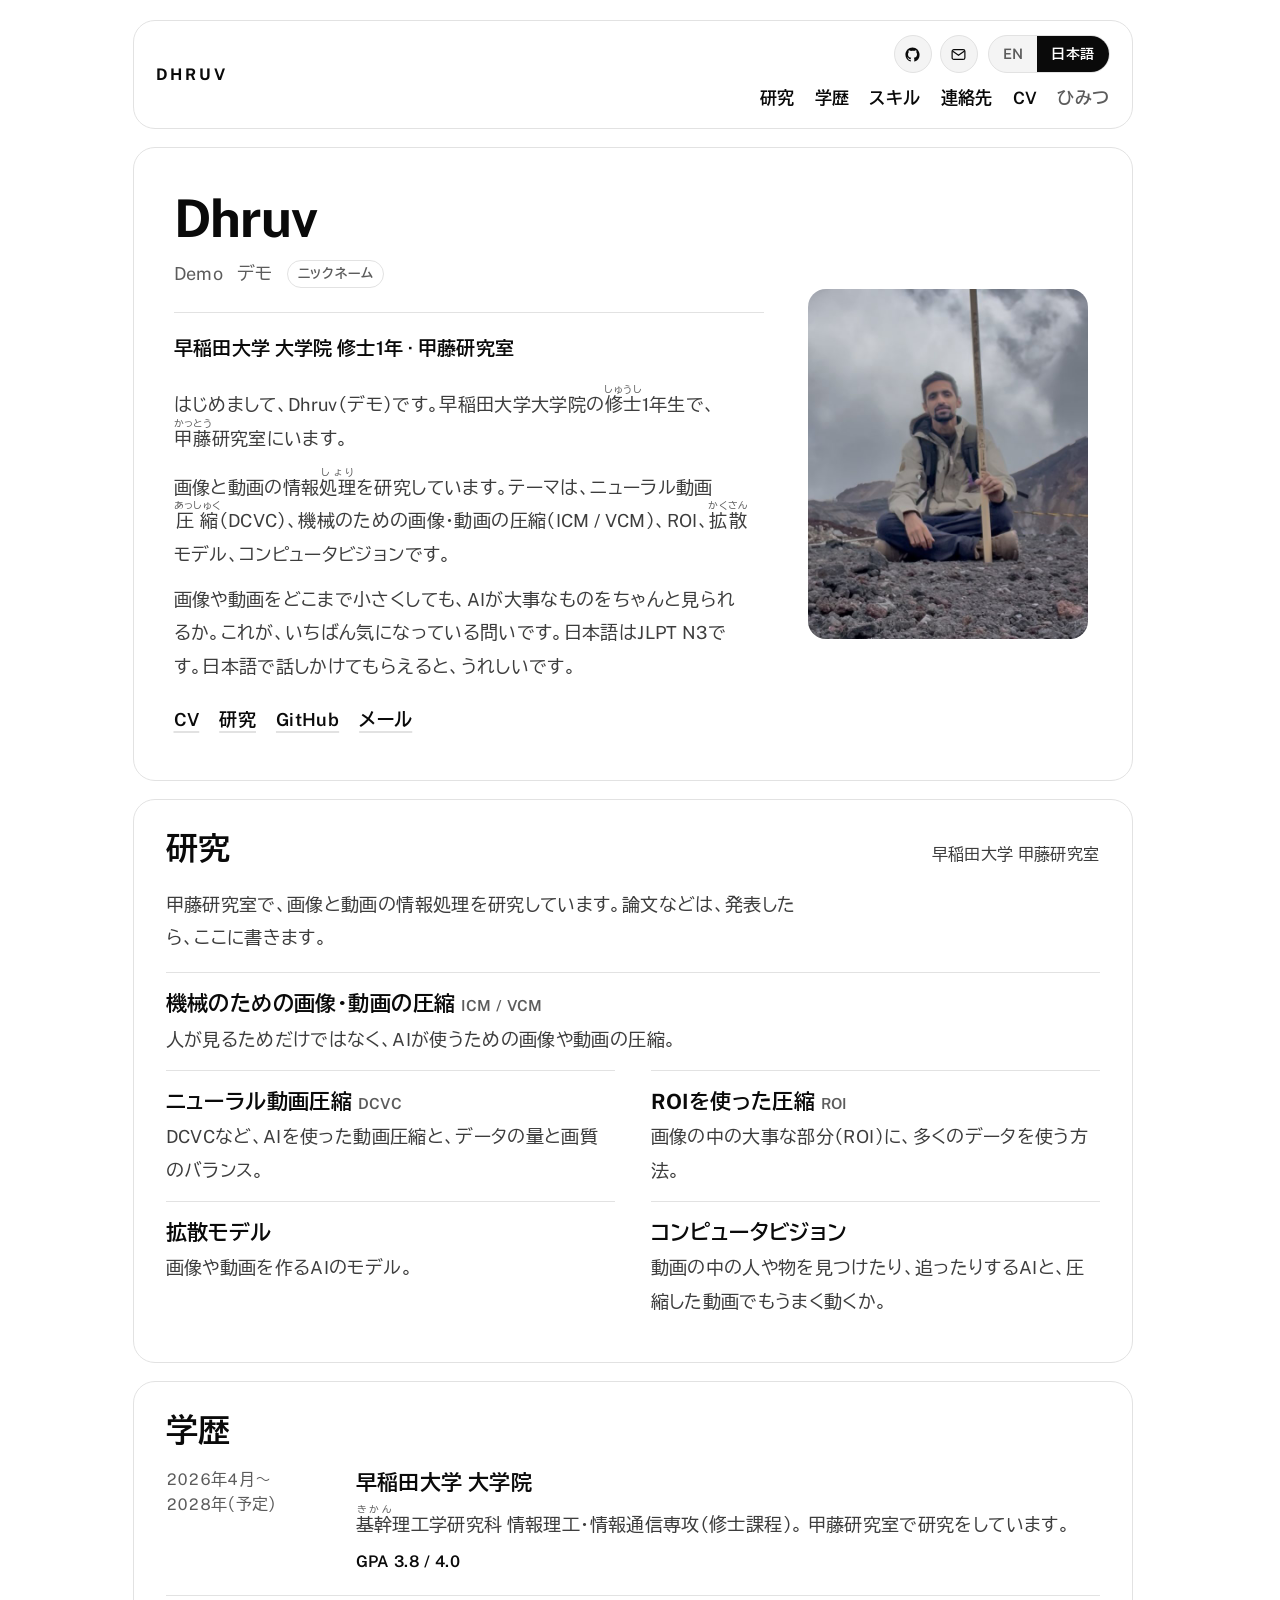
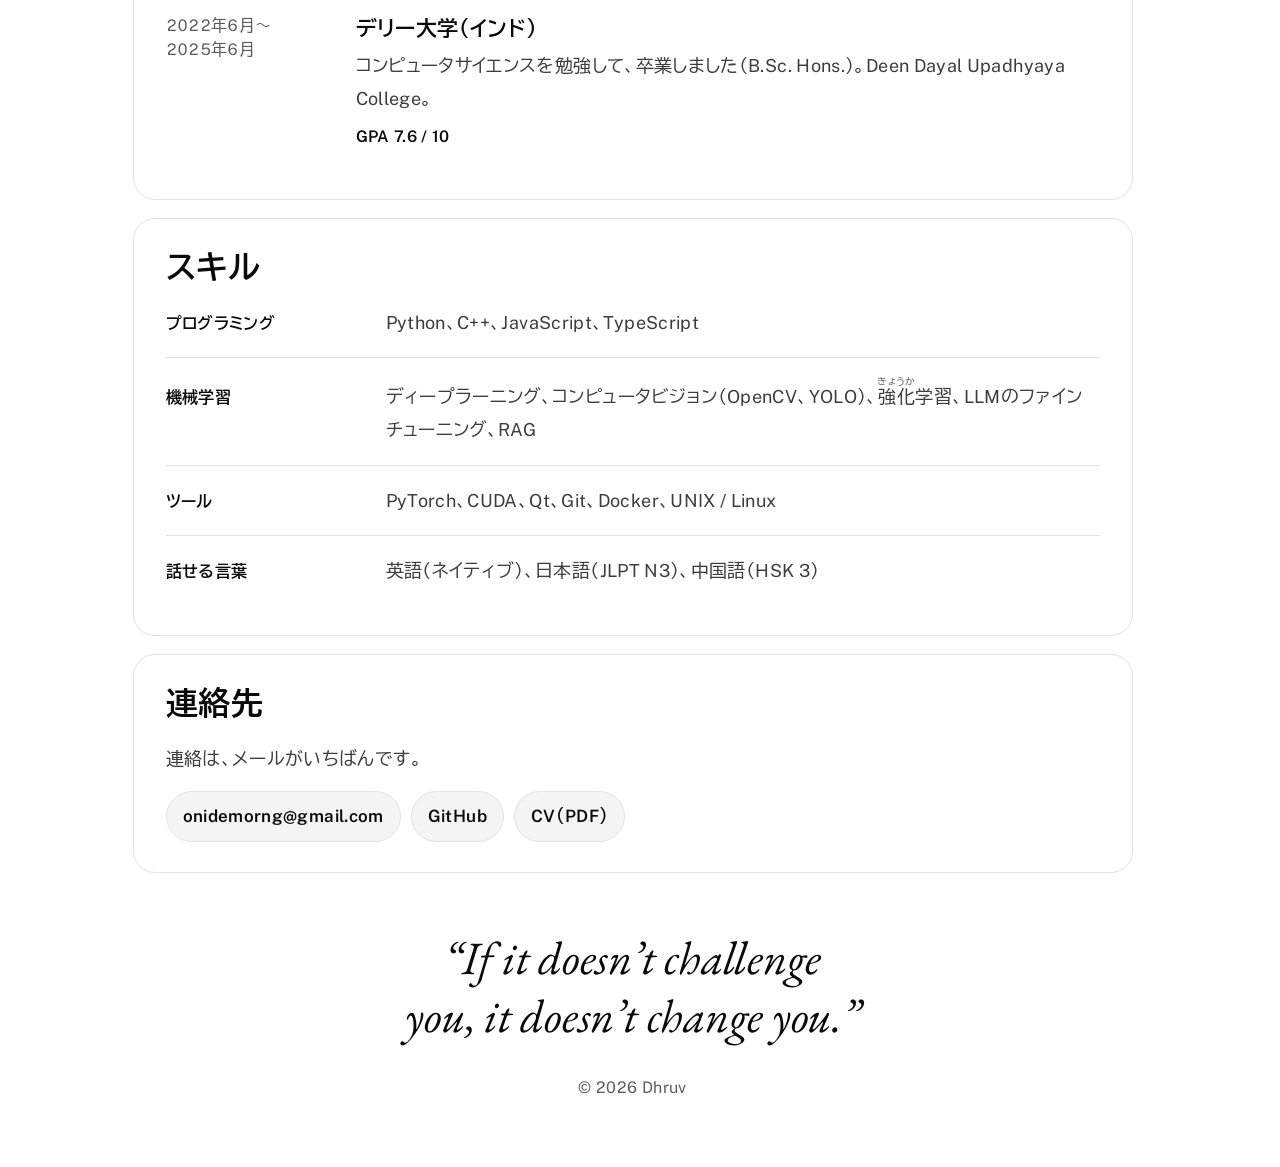
==== commit fa795951: "homepage" ====
--- a/ja/index.html
+++ b/ja/index.html
@@ -70,7 +70,6 @@
           <div class="hero__meta-links">
             <a href="cv.html">CV</a>
             <a href="#research">研究</a>
-            <a href="https://www.katto.comm.waseda.ac.jp/" target="_blank" rel="noreferrer">甲藤研究室</a>
             <a href="https://github.com/demohatesrng1" target="_blank" rel="noreferrer">GitHub</a>
             <a href="mailto:onidemorng@gmail.com">メール</a>
           </div>
@@ -136,7 +135,7 @@
               <h3>早稲田大学 大学院</h3>
               <p>
                 <ruby>基幹<rt>きかん</rt></ruby>理工学研究科 情報理工・情報通信専攻（修士課程）。
-                <a href="https://www.katto.comm.waseda.ac.jp/" target="_blank" rel="noreferrer">甲藤研究室</a>で研究をしています。
+                甲藤研究室で研究をしています。
               </p>
               <p class="row__sub">GPA 3.8 / 4.0</p>
             </div>
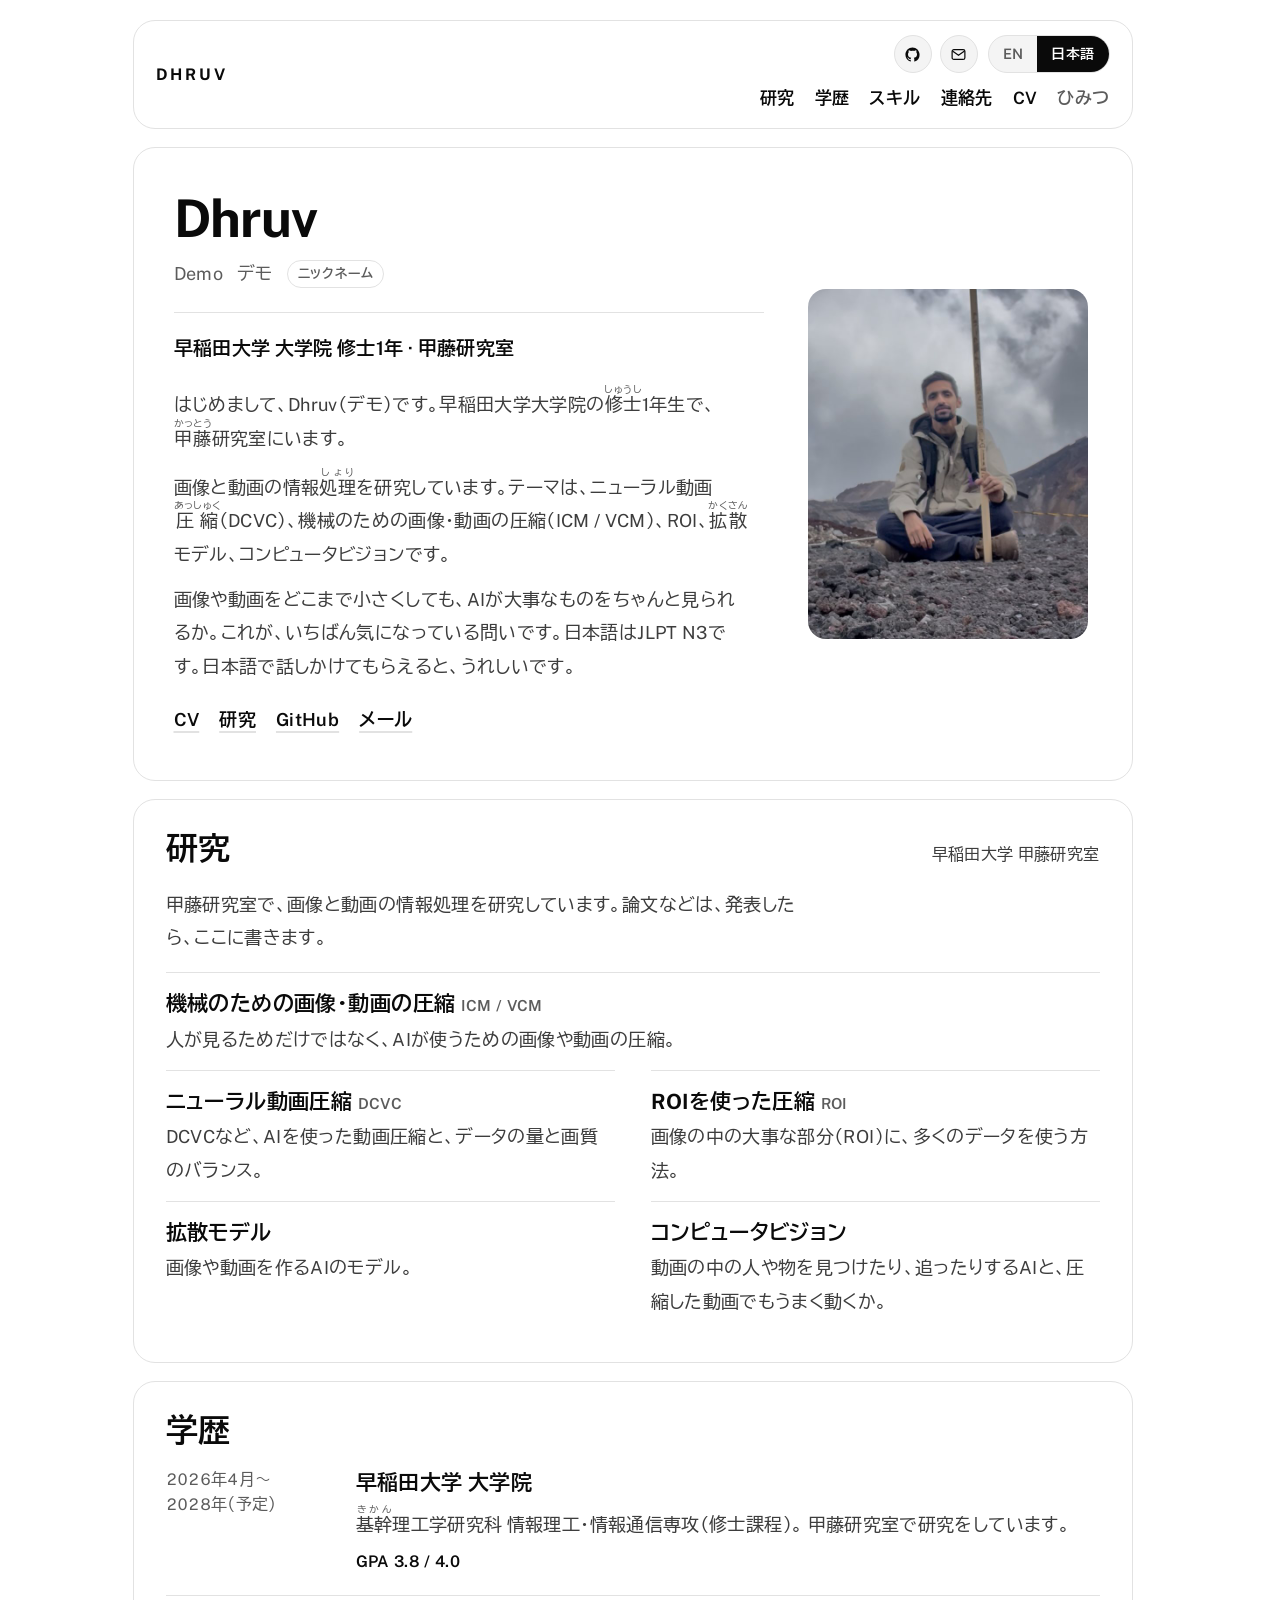
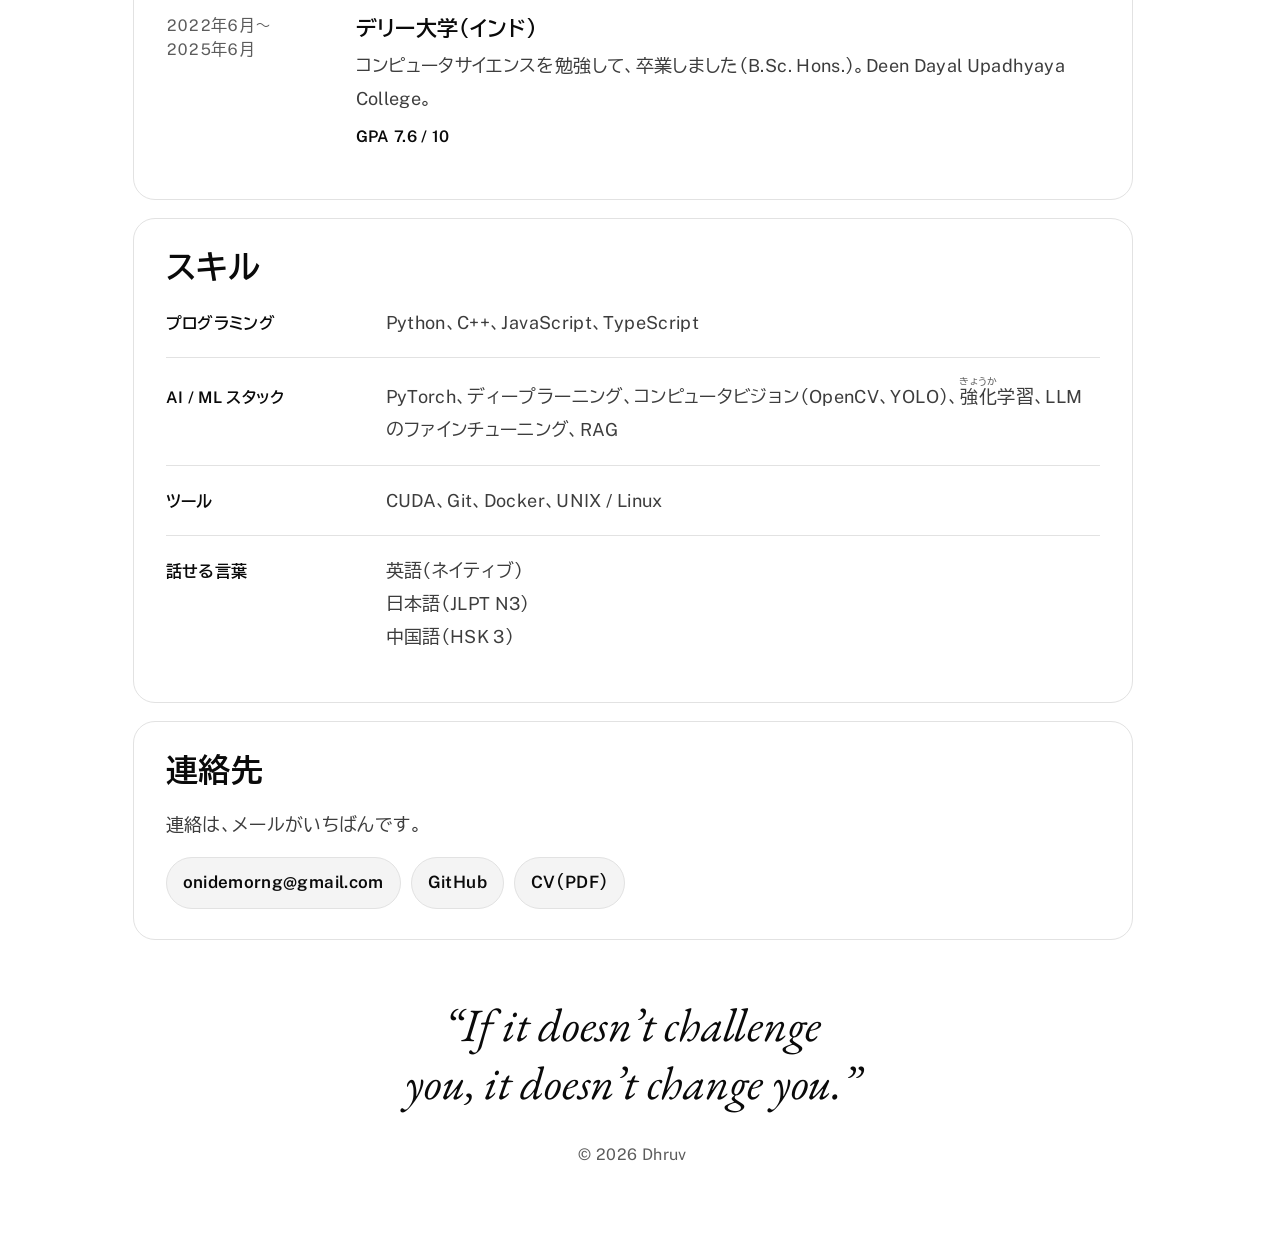
==== commit 4f014e95: "homepage" ====
--- a/ja/index.html
+++ b/ja/index.html
@@ -20,7 +20,7 @@
   <a class="skip" href="#main">本文へ</a>
 
   <div class="page-shell">
-    <header class="topbar enter" style="--i:0">
+    <header class="topbar">
       <div class="topbar__identity">
         <p class="topbar__name" lang="en"><a href="./">Dhruv</a></p>
       </div>
@@ -53,8 +53,8 @@
     </header>
 
     <main id="main">
-      <section class="hero hero--home enter" id="about" style="--i:1" aria-label="自己紹介">
-        <div class="hero__text">
+      <section class="hero hero--home" id="about" aria-label="自己紹介">
+        <div>
           <h1 class="hero__name" lang="en">Dhruv</h1>
           <p class="hero__aka"><span lang="en">Demo</span><span>デモ</span><span class="hero__aka-label">ニックネーム</span></p>
           <p class="hero__role">早稲田大学 大学院 修士1年 · 甲藤研究室</p>
@@ -79,7 +79,7 @@
         </figure>
       </section>
 
-      <section class="card enter" id="research" style="--i:2">
+      <section class="card" id="research">
         <div class="section-heading">
           <h2>研究</h2>
           <p class="section-heading__note">早稲田大学 甲藤研究室</p>
@@ -109,22 +109,9 @@
             <p>動画の中の人や物を見つけたり、追ったりするAIと、圧縮した動画でもうまく動くか。</p>
           </article>
         </div>
-        <div class="rows rows--papers">
-          <!-- 論文・研究を書くときは、このブロックをコピーしてください:
-          <article class="row">
-            <p class="row__meta">2026</p>
-            <div class="row__body">
-              <h3><a href="LINK">タイトル</a></h3>
-              <p><strong>Dhruv</strong>, 共著者, 甲藤 二郎</p>
-              <p><em>学会名 2027</em> · <span class="status">発表予定</span></p>
-              <p class="row__sub">一文の説明。</p>
-            </div>
-          </article>
-          -->
-        </div>
       </section>
 
-      <section class="card enter" id="education" style="--i:3">
+      <section class="card" id="education">
         <div class="section-heading">
           <h2>学歴</h2>
         </div>
@@ -151,7 +138,7 @@
         </div>
       </section>
 
-      <section class="card enter" id="skills" style="--i:5">
+      <section class="card" id="skills">
         <div class="section-heading">
           <h2>スキル</h2>
         </div>
@@ -161,21 +148,21 @@
             <div class="row__body"><p>Python、C++、JavaScript、TypeScript</p></div>
           </div>
           <div class="row row--skills">
-            <p class="row__meta">機械学習</p>
-            <div class="row__body"><p>ディープラーニング、コンピュータビジョン（OpenCV、YOLO）、<ruby>強化<rt>きょうか</rt></ruby>学習、LLMのファインチューニング、RAG</p></div>
+            <p class="row__meta">AI / ML スタック</p>
+            <div class="row__body"><p>PyTorch、ディープラーニング、コンピュータビジョン（OpenCV、YOLO）、<ruby>強化<rt>きょうか</rt></ruby>学習、LLMのファインチューニング、RAG</p></div>
           </div>
           <div class="row row--skills">
             <p class="row__meta">ツール</p>
-            <div class="row__body"><p>PyTorch、CUDA、Qt、Git、Docker、UNIX / Linux</p></div>
+            <div class="row__body"><p>CUDA、Git、Docker、UNIX / Linux</p></div>
           </div>
           <div class="row row--skills">
             <p class="row__meta">話せる言葉</p>
-            <div class="row__body"><p>英語（ネイティブ）、日本語（JLPT N3）、中国語（HSK 3）</p></div>
+            <div class="row__body"><p>英語（ネイティブ）<br />日本語（JLPT N3）<br />中国語（HSK 3）</p></div>
           </div>
         </div>
       </section>
 
-      <section class="card enter" id="contact" style="--i:6">
+      <section class="card" id="contact">
         <div class="section-heading">
           <h2>連絡先</h2>
         </div>
--- a/styles.css
+++ b/styles.css
@@ -399,9 +399,7 @@
 
 .area p { margin-top: 4px !important; }
 
-.rows--papers:not(:has(.row)) { display: none; }
-
-/* date-left rows: education, skills, future papers */
+/* date-left rows: education, skills */
 .rows { display: grid; }
 
 .row {
@@ -532,17 +530,6 @@
   color: var(--ink-3);
 }
 
-/* ---------- entrance ---------- */
-@media (prefers-reduced-motion: no-preference) {
-  .enter {
-    animation: enter 0.6s cubic-bezier(.22, 1, .36, 1) both;
-    animation-delay: calc(var(--i, 0) * 0.07s);
-  }
-  @keyframes enter {
-    from { opacity: 0; transform: translateY(8px); }
-  }
-}
-
 /* ---------- responsive ---------- */
 @media (max-width: 760px) {
   .page-shell {
